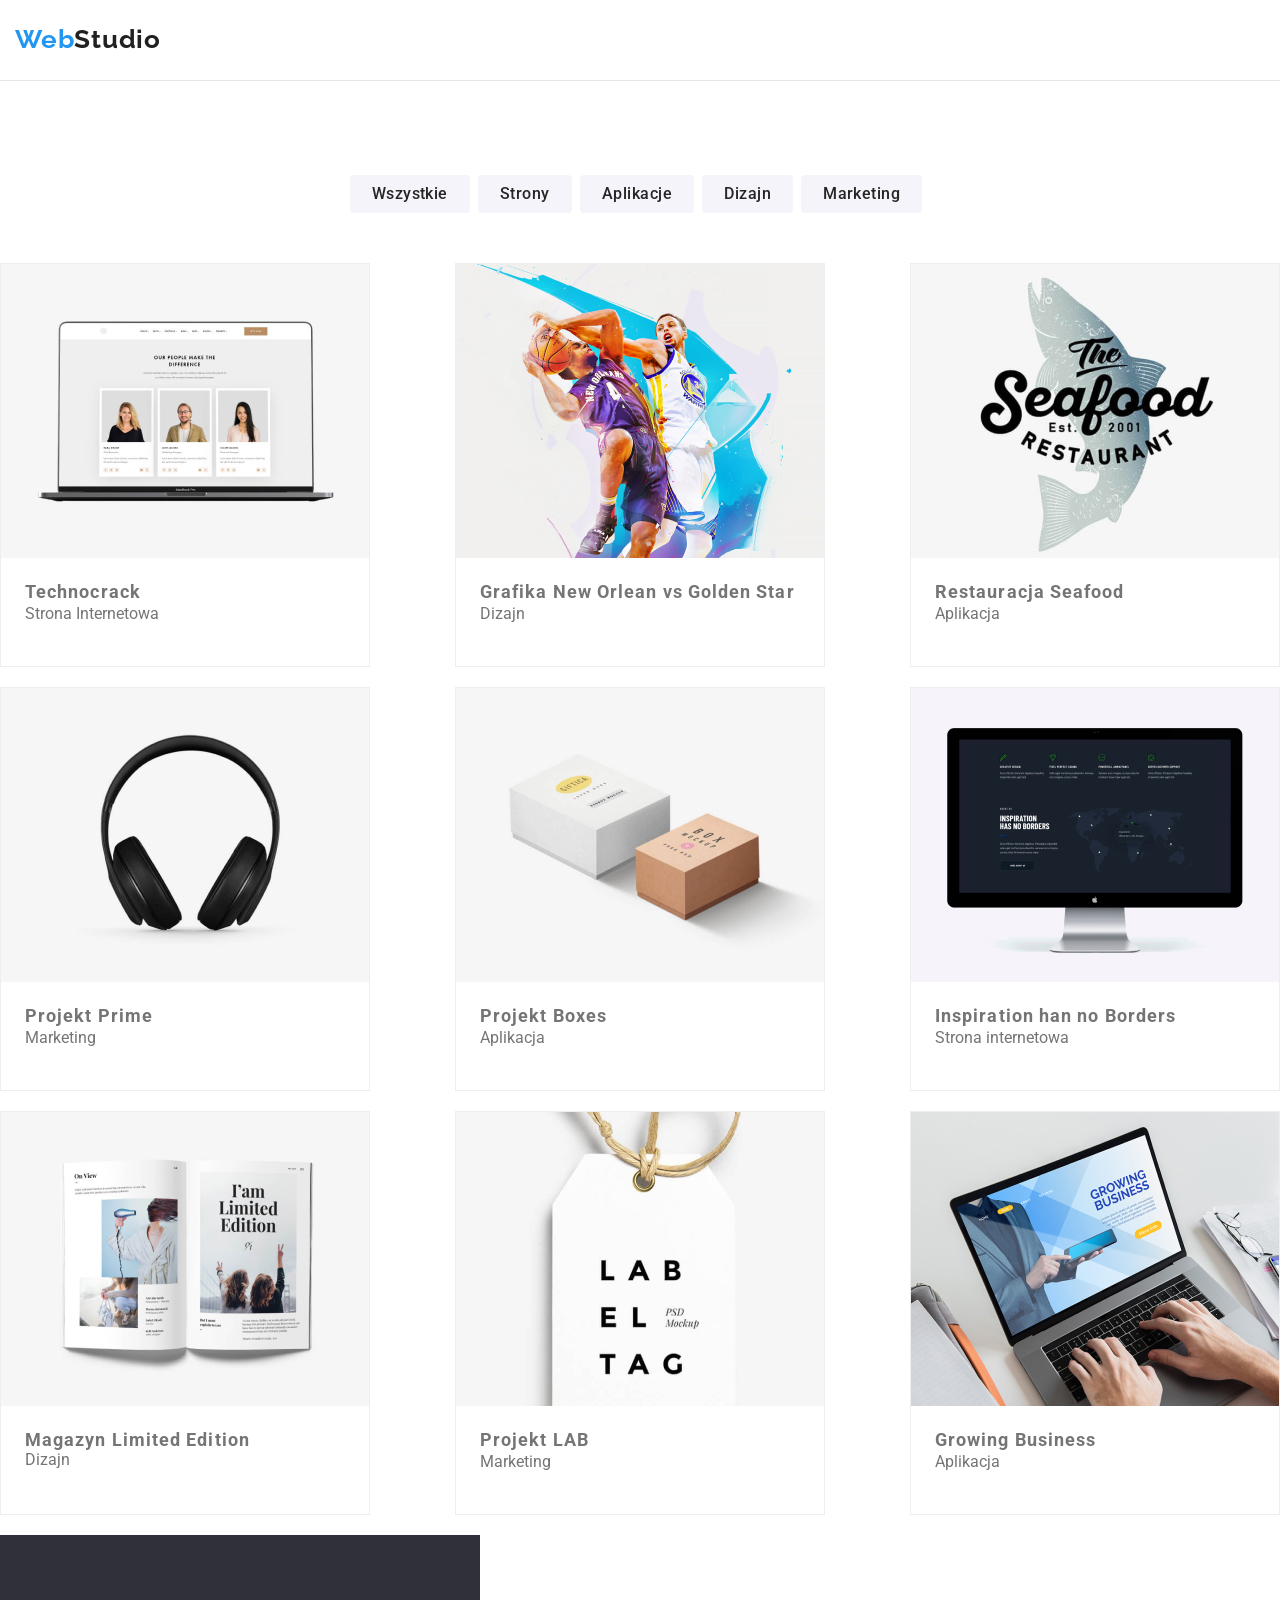
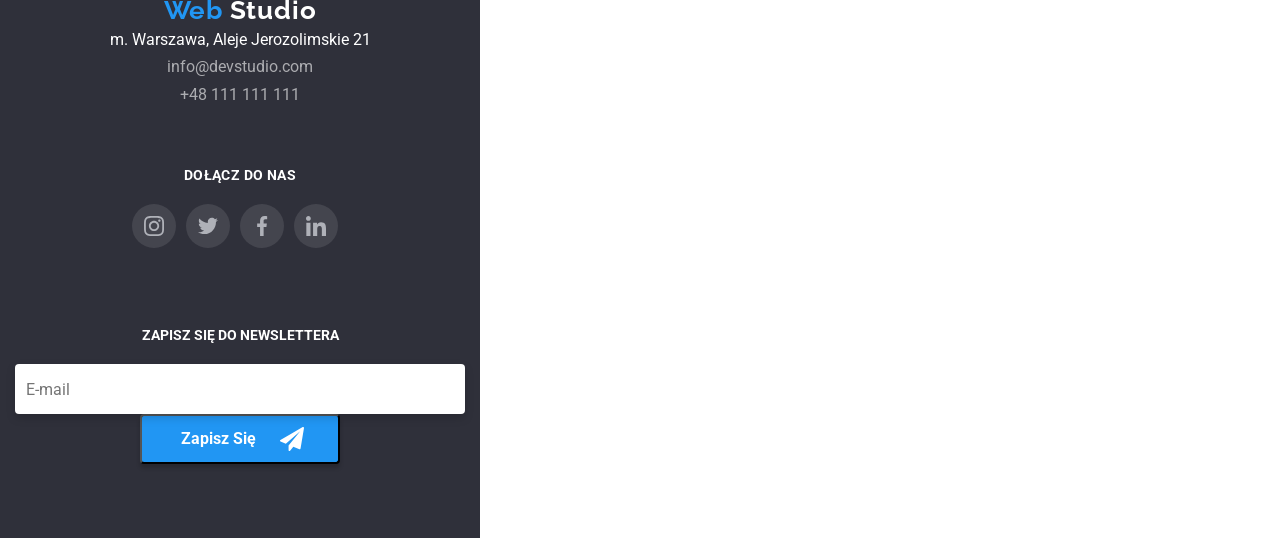
==== portfolio.html @ fba4b180 "far 2 go" ====
<!DOCTYPE html>

<html lang="pl">
  <head>
    <meta charset="UTF-8" />
    <meta name="viewport" content="width=device-width, initial-scale=1" />
    <title>Portfolio</title>
    <link rel="stylesheet" href="./css/modern-normalize.css" />
    <link rel="stylesheet" href="./css/main.min.css">
    <link rel="preconnect" href="https://fonts.googleapis.com" />
    <link rel="preconnect" href="https://fonts.gstatic.com" crossorigin />
    <link
      href="https://fonts.googleapis.com/css2?family=Raleway:wght@700&family=Roboto:wght@400;500;700;900&display=swap"
      rel="stylesheet"
    />
  </head>
  <body>
    <header class="header">
      <div class="container">
        <ul class="header__ul">
          <li class="header__list">
            <a class="logo" href="">Web<span class="logo__span">Studio</span></a>
          </li>
          <ul class="header__ul">
            <nav class="navigation">
              <li class="navigation__list"><a class="navigation__link" href="./index.html">Agencja</a></li>
              <li class="navigation__list"><a class="active navigation__link" href="./portfolio.html">Portfolio</a></li>
              <li class="navigation__list"><a class="navigation__link" href="">Kontakt</a></li>
            </nav>
          </ul>
          <li class="contact">
            <a class="contact__link" href="mailto:info@devstudio.com">
              <svg class="contact__iconic">
                <use href="./css/icon.svg#icon-envelope"></use></svg
              >info@devstudio.com</a
            >
          </li>
          <li class="contact">
            <a class="contact__link" href="tel:+48111111111">
              <svg class="contact__iconic">
                <use href="./css/icon.svg#icon-smartphone"></use>
              </svg>
              +48 111 111 111</a
            >
          </li>
        </ul>
      </div>
    </header>


    <main>
      <section class="buttons">
        <div class="container">
          <ul class="buttons__menu">
            <li class="buttons__list"><button class="buttons__button" type="button">Wszystkie</button></li>
            <li class="buttons__list"><button class="buttons__button" type="button">Strony</button></li>
            <li class="buttons__list"><button class="buttons__button" type="button">Aplikacje</button></li>
            <li class="buttons__list"><button class="buttons__button" type="button">Dizajn</button></li>
            <li class="buttons__list"><button class="buttons__button" type="button">Marketing</button></li>
          </ul>
        </div>
      </section>

      <section class="card">
        <div class="container">
          <ul class="card__card-set">
            <li class="card__list">
              <figure class="card__figure">
                <div class="card__transform">
                  <img class="card__image" src="./images/1.jpg" alt="project 1" />
                  <p class="card__overlay">
                    Technocrack jest popularną platformą wykorzystywaną do
                    rozpowszechniania koronawirusa. Firmy wykorzystują tę
                    platformę do celów szpiegowskich i ataków na
                    niezabezpieczone serwery konkurencji
                  </p>
                </div>
                <figcaption class="card__figcaption">
                  <p class="card__titles"><a class="card__link" href="">Technocrack</a></p>
                  <p class="card__description"><a class="card__link" href="">Strona Internetowa</a></p>
                </figcaption>
              </figure>
            </li>

            <li class="card__list">
              <figure class="card__figure">
                <div class="card__transform">
                  <img class="card__image" src="./images/2.jpg" alt="project 2" />
                  <p class="card__overlay">
                    Technocrack jest popularną platformą wykorzystywaną do
                    rozpowszechniania koronawirusa. Firmy wykorzystują tę
                    platformę do celów szpiegowskich i ataków na
                    niezabezpieczone serwery konkurencji
                  </p>
                </div>
                <figcaption class="card__figcaption">
                  <p class="card__titles">
                    <a class="card__link" href="">Grafika New Orlean vs Golden Star</a>
                  </p>
                  <p class="card__description"><a class="card__link" href=""> Dizajn</a></p>
                </figcaption>
              </figure>
            </li>

            <li class="card__list">
              <figure class="card__figure">
                <div class="card__transform">
                  <img class="card__image" src="./images/3.jpg" alt="project 3" />
                  <p class="card__overlay">
                    Technocrack jest popularną platformą wykorzystywaną do
                    rozpowszechniania koronawirusa. Firmy wykorzystują tę
                    platformę do celów szpiegowskich i ataków na
                    niezabezpieczone serwery konkurencji
                  </p>
                </div>
                <figcaption class="card__figcaption">
                  <p class="card__titles"><a class="card__link" href=""> Restauracja Seafood</a></p>
                  <p class="card__description"><a class="card__link" href=""> Aplikacja</a></p>
                </figcaption>
              </figure>
            </li>

            <li class="card__list">
              <figure class="card__figure">
                <div class="card__transform">
                  <img class="card__image" src="./images/4.jpg" alt="project 4" />
                  <p class="card__overlay">
                    Technocrack jest popularną platformą wykorzystywaną do
                    rozpowszechniania koronawirusa. Firmy wykorzystują tę
                    platformę do celów szpiegowskich i ataków na
                    niezabezpieczone serwery konkurencji
                  </p>
                </div>
                <figcaption class="card__figcaption">
                  <p class="card__titles"><a class="card__link" href=""> Projekt Prime </a></p>
                  <p class="card__description"><a class="card__link" href=""> Marketing</a></p>
                </figcaption>
              </figure>
            </li>

            <li class="card__list">
              <figure class="card__figure">
                <div class="card__transform">
                  <img class="card__image" src="./images/5.jpg" alt="project 5" />
                  <p class="card__overlay">
                    Technocrack jest popularną platformą wykorzystywaną do
                    rozpowszechniania koronawirusa. Firmy wykorzystują tę
                    platformę do celów szpiegowskich i ataków na
                    niezabezpieczone serwery konkurencji
                  </p>
                </div>
                <figcaption class="card__figcaption">
                  <p class="card__titles"><a class="card__link" href=""> Projekt Boxes</a></p>
                  <p class="card__description"><a class="card__link" href="">Aplikacja </a></p>
                </figcaption>
              </figure>
            </li>

            <li class="card__list">
              <figure class="card__figure">
                <div class="card__transform">
                  <img class= "card__image" src="./images/6.jpg" alt="project 6" />
                  <p class="card__overlay">
                    Technocrack jest popularną platformą wykorzystywaną do
                    rozpowszechniania koronawirusa. Firmy wykorzystują tę
                    platformę do celów szpiegowskich i ataków na
                    niezabezpieczone serwery konkurencji
                  </p>
                </div>
                <figcaption class="card__figcaption">
                  <p class="card__titles">
                    <a class="card__link" href=""> Inspiration han no Borders</a>
                  </p>
                  <p class="card__description"><a class="card__link" href=""> Strona internetowa</a></p>
                </figcaption>
              </figure>
            </li>

            <li class="card__list">
              <figure class="card__figure">
                <div class="card__transform">
                  <img class="card__image" src="./images/7.jpg" alt="project 7" />
                  <p class="card__overlay">
                    Technocrack jest popularną platformą wykorzystywaną do
                    rozpowszechniania koronawirusa. Firmy wykorzystują tę
                    platformę do celów szpiegowskich i ataków na
                    niezabezpieczone serwery konkurencji
                  </p>
                </div>
                <figcaption class="card__figcaption">
                  <p class="card__titles"><a class="card__link" href="">Magazyn Limited Edition</a></p>
                  <p class="description"><a class="card__link" href="">Dizajn</a></p>
                </figcaption>
              </figure>
            </li>

            <li class="card__list">
              <figure class="card__figure">
                <div class="card__transform">
                  <img class="card__image" src="./images/8.jpg" alt="project 8" />
                  <p class="card__overlay">
                    Technocrack jest popularną platformą wykorzystywaną do
                    rozpowszechniania koronawirusa. Firmy wykorzystują tę
                    platformę do celów szpiegowskich i ataków na
                    niezabezpieczone serwery konkurencji
                  </p>
                </div>
                <figcaption class="card__figcaption">
                  <p class="card__titles"><a class="card__link" href="">Projekt LAB</a></p>
                  <p class="card__description"><a class="card__link" href="">Marketing</a></p>
                </figcaption>
              </figure>
            </li>

            <li class="card__list">
              <figure class="card__figure">
                <div class="card__transform">
                  <img clas="card__image" src="./images/9.jpg" alt="project 9" />
                  <p class="card__overlay">
                    Technocrack jest popularną platformą wykorzystywaną do
                    rozpowszechniania koronawirusa. Firmy wykorzystują tę
                    platformę do celów szpiegowskich i ataków na
                    niezabezpieczone serwery konkurencji
                  </p>
                </div>
                <figcaption class="card__figcaption">
                  <p class="card__titles"><a class="card__link" href="">Growing Business</a></p>
                  <p class="card__description"><a class="card__link" href="">Aplikacja</a></p>
                </figcaption>
              </figure>
            </li>
          </ul>
        </div>
      </section>
    </main>
    <footer class="footer">
      <div class="container footsy">
      <div class="footsy__chapter">
        <div class="logo--down">
          <a  class="logo" href="">Web<span class="logo__span--footer"> Studio </span> </a>
        </div>
        <adress class="footsy__adressdown">
          m. Warszawa, Aleje Jerozolimskie 21
        </adress>
        <div class="footsy__chapter" >
          <a class="footsy__mailto2" href="mailto:info@devstudio.com"> info@devstudio.com </a>
        </div>
        <div class="footsy__chapter" >
          <a class="footsy__tele2" href="tel:+48111111111"> +48 111 111 111 </a>
        </div>
      </div>
      <div class="socialy">
        <h2 class="socialy__title" >Dołącz do nas</h2>

        <ul class="socialy__iconic-listing">
          <li class="socialy__list">
            <a class="socialy__iconic-3-list-link" href="">
              <svg class="socialy__iconic3">
                <use href="./css/icon.svg#icon-instagram-2"></use>
              </svg>
            </a>
          </li>
          <li class="socialy__list">
            <a class="socialy__iconic-3-list-link" href="">
              <svg class="socialy__iconic3">
                <use href="./css/icon.svg#icon-twitter-1"></use>
              </svg>
            </a>
          </li>
          <li class="socialy__list">
            <a class="socialy__iconic-3-list-link" href="">
              <svg class="socialy__iconic3">
                <use href="./css/icon.svg#icon-facebook-1"></use>
              </svg>
            </a>
          </li>
          <li class="socialy__list">
            <a class="socialy__iconic-3-list-link" href="">
              <svg class="socialy__iconic3">
                <use href="./css/icon.svg#icon-linkedin-1"></use>
              </svg>
            </a>
          </li>
        </ul>
        </div>
        <div class="subscription">
        <p class="subscription__title" >Zapisz się do Newslettera</p>
        <form class="subscription__form">
          <label class="subscription__chapter">
            <input class="subscription__sub-email" type="email" name="email" placeholder="  E-mail" required />
          </label>
          <button class="subscription__button-sub" type="submit">Zapisz Się <svg class="subscription__iconic-sub"><use href="./css/icon.svg#plane"></use></svg> </button>
         
        </form>
      </div>
      </div>
    </footer>

  </body>
</html>
---- css/main.min.css ----
.background{background-image:url(/images/Header-mobile.jpg),linear-gradient(black, white);background-size:480px 400px;background-repeat:no-repeat;margin:auto}h1,h2,h3,h4,h5,h6,p,ul,figure{padding:0;margin:0}body{margin:auto;background-color:#fff;color:#212121;font-family:Roboto}.container{width:100%;margin:auto}@media(max-width: 480px){.container{max-width:480px;padding:0px 15px}}.footer{display:flex;max-width:480px;background-color:#2f303a;height:603px}.section{padding:60px 0px}.modal-mobile{text-decoration:none}.modal-mobile__navigation{font-weight:500;font-size:40px;line-height:1.175em;color:var(--colorprimary)}.modal-mobile__list{list-style:none;margin-bottom:36px}.modal-mobile__link{text-decoration:none;color:var(--colorprimary)}.modal-mobile__link:hover{color:var(--fillprimary)}.modal-mobile__ulsocial{display:flex}.modal-mobile__social{text-decoration:none;color:var(--fillprimary);font-weight:500;font-size:18px;line-height:1.22em;padding-right:20px}.tel{margin:302px 0px 30px}.tel__link{text-decoration:none;font-weight:500;font-size:34px;line-height:1.17em;color:var(--fillprimary)}.mail{margin-bottom:64px}.mail__link{text-decoration:none;font-weight:500;font-size:24px;line-height:1.16em;color:var(--colorshade)}.close-btn{position:absolute;top:8px;right:8px;width:30px;height:30px;background-color:var(--backgroundbody);border:1px solid 0,0,0,.1;cursor:pointer}.close-btn:hover{fill:var(--fillprimary)}.close-mobile{position:absolute;right:8px;top:8px;width:18px;height:18px;background-color:var(--backgroundbody);border:1px solid 0,0,0,.1;cursor:pointer}.close-mobile:hover{fill:var(--fillprimary)}.button{font-size:16px;font-weight:700;line-height:1.875em;border-radius:4px;background-color:var(--backgroundbutton);box-shadow:0px 4px 4px rgba(0,0,0,.15);color:var(--colorsecondary);line-height:1.875em;align-items:center;text-align:center;width:200px;transition:background-color,color,cursor 250ms cubic-bezier(0.4, 0, 0.2, 1),250ms cubic-bezier(0.4, 0, 0.2, 1),250ms cubic-bezier(0.4, 0, 0.2, 1)}.button:hover{background-color:var(--backgroundbutton);cursor:pointer;color:var(--colorsecondary)}.buttons__menu{list-style:none;justify-content:center;padding:94px 0px 50px;display:flex}.buttons__button{border-radius:4px;background:var(--backgroundframe);margin-right:8px;font-weight:500;font-size:16px;line-height:1.625em;text-align:center;letter-spacing:.03em;color:var(--colorbutton2);border:none;padding:6px 22px;transition:background-color,color,cursor,border-radius,box-shadow 250ms cubic-bezier(0.4, 0, 0.2, 1),250ms cubic-bezier(0.4, 0, 0.2, 1),250ms cubic-bezier(0.4, 0, 0.2, 1),250ms cubic-bezier(0.4, 0, 0.2, 1),250ms cubic-bezier(0.4, 0, 0.2, 1)}.buttons__button:hover{background-color:var(--backgroundbutton);cursor:pointer;color:var(--colorsecondary);border-radius:4px;box-shadow:0px 3px 1px rgba(0,0,0,.1),0px 1px 2px rgba(0,0,0,.08),0px 2px 2px rgba(0,0,0,.12)}.card__card-set{display:flex;flex-wrap:wrap;justify-content:space-between;list-style:none}.card__list{cursor:pointer;margin-bottom:20px;transition:translateY}.card__list:hover{box-shadow:0px 1px 1px rgba(0,0,0,.12),0px 4px 4px rgba(0,0,0,.06),1px 4px 6px rgba(0,0,0,.16)}.card__list:hover .card__overlay{transform:translateY(0)}.card__titles{font-weight:700;font-size:18px;letter-spacing:.06em;color:var(--colorprimary)}.card__description{font-size:16px;line-height:1.375em;letter-spacing:0,3em}.card__link{text-decoration:none;color:var(--colorshade)}.card__figure{width:370px;height:404px;background:var(--backgroundbody);border:1px solid var(--colorbordercard)}.card__image{width:370px;height:294px}.card__figcaption{padding:20px 24px}.card__overlay{position:absolute;top:0;height:100%;width:100%;color:var(--colorsecondary);cursor:pointer;transform:translateY(100%);transition:transform,box-shadow 250ms cubic-bezier(0.4, 0, 0.2, 1),250ms cubic-bezier(0.4, 0, 0.2, 1);padding:45px 24px 49px 45px;background:var(--backgroundcard);font-size:18px;line-height:1.556em;overflow:hidden}.card__transform{position:relative;overflow:hidden}.declarations{display:flex;flex-direction:column;justify-content:space-between;align-items:center}.checkbox{display:flex;flex-direction:row}.checkbox__registerbutton{width:200px;height:50px;background:var(--backgroundbutton);color:var(--colorsecondary);box-shadow:0px 4px 4px rgba(0,0,0,.15);border-radius:4px;font-weight:700;font-size:16px;line-height:1.875em;align-items:center;text-align:center;margin-top:30px;cursor:pointer}.checkbox__declaration{font-size:14px;line-height:1.71em;letter-spacing:.03em;color:var(--colorshade);text-align:center}.checkbox__link{text-decoration:underline;color:var(--colorbutton)}.checkbox__checks-svg{width:20px;height:20px}.checkbox__span{position:relative;align-items:center;align-content:center;justify-content:center}.checkbox__input[type=checkbox]{visibility:hidden;width:20px;height:20px}.checkbox__input[type=checkbox]+.checkbox__label .checkbox__span{content:"";position:absolute;outline:2px solid var(--colorprimary);width:20px;height:20px;right:460px;transition:outline 250ms cubic-bezier(0.4, 0, 0.2, 1)}.checkbox__input[type=checkbox]:checked+.checkbox__label .checkbox__span{content:"";position:absolute;outline:2px solid var(--colorsecondary);width:20px;height:20px;right:460px;transition:outline 250ms cubic-bezier(0.4, 0, 0.2, 1)}.checkbox__input[type=checkbox]+.checkbox__label .checkbox__checks-svg{content:"";position:absolute;width:20px;height:20px;opacity:0;transition:opacity 250ms cubic-bezier(0.4, 0, 0.2, 1)}.checkbox__input[type=checkbox]:checked+.checkbox__label .checkbox__checks-svg{content:"";position:absolute;width:20px;height:20px;fill:var(--fillprimary);opacity:1;transition:opacity 250ms cubic-bezier(0.4, 0, 0.2, 1)}.clients{width:480px}.clients__text-infoset{width:480px;list-style:none;flex-wrap:wrap;display:flex;justify-content:space-around}.clients__title{font-weight:700;font-size:28px;line-height:1.5em;color:var(--colorprimary);text-align:center;padding:60px 0px 30px}.clients__iconic4{width:210px;height:92px;margin-bottom:30px;border:1px solid var(--fillworkers);fill:var(--fillworkers);border-radius:4px;transition:border,fill 250ms cubic-bezier(0.4, 0, 0.2, 1),250ms cubic-bezier(0.4, 0, 0.2, 1)}.clients__iconic4:hover{border:1px solid var(--colorborder);fill:var(--fillprimary)}.contact{display:none}.contact-mobile{font-weight:500;font-size:14px;line-height:1.14em;letter-spacing:.02em}.contact-mobile:hover{fill:var(--fillprimary)}.contact-mobile__iconic{height:16px;width:14px;fill:var(--fillcontact);margin-right:5px;transition:fill,cursor 250ms cubic-bezier(0.4, 0, 0.2, 1),250ms cubic-bezier(0.4, 0, 0.2, 1);cursor:pointer}.contact-mobile__iconic :hover{fill:var(--fillprimary)}.footsy{text-align:center;display:flex;flex-direction:column;align-items:center;align-content:center;max-width:480px;height:603px;padding:60px 0px 0px}.footsy__chapter{max-width:480px}.footsy__mailto2{color:var(--colorfootsy);text-decoration:none;line-height:1.714em;max-width:480px}.footsy__tele2{color:var(--colorfootsy);text-decoration:none;line-height:1.714em;max-width:480px}.footsy__adressdown{color:var(--colorsecondary);line-height:1.714em;max-width:480px}.header{position:relative;padding:24px 15px 25px;border-bottom:thin solid var(--colorborderbottom)}.header__ul{list-style:none;display:flex;justify-content:space-between;align-items:center}.header__list{list-style:none;display:flex}.logo{font-family:Raleway;font-weight:700;font-size:26px;line-height:1.19em;letter-spacing:.03em;color:var(--colorbutton);transition:cursor 250ms cubic-bezier(0.4, 0, 0.2, 1);text-decoration:none}.logo:hover{cursor:pointer}.logo__span{color:var(--colorprimary);transition:cursor 250ms cubic-bezier(0.4, 0, 0.2, 1)}.logo__span:hover{cursor:pointer}.logo__span--footer{color:var(--colorsecondary);transition:cursor 250ms cubic-bezier(0.4, 0, 0.2, 1)}.modal{position:absolute;left:50%;top:53%;transform:translate(-50%, -50%);width:480px;min-height:796px;background-color:var(--backgroundbody);animation-name:opacity;animation-duration:1s;animation-timing-function:linear;padding:48px 40px;border:1px solid var(--colorshade)}.modal__title{font-weight:700;font-size:20px;line-height:1.15em;letter-spacing:.03em;color:var(--colorprimary);text-align:center;margin-bottom:12px}.modal__form-popup{display:flex;flex-direction:column;margin:0 auto;padding:0px}.navigation{display:none}.occupation-index{display:none}.ourwork{display:none}.socialy{margin:60px 0px}.socialy__title{font-weight:700;font-size:14px;line-height:1.14em;letter-spacing:.03em;text-transform:uppercase;color:var(--colorsecondary)}.socialy__iconic3{height:20px;width:20px;fill:var(--fillworkers);transition:fill 250ms cubic-bezier(0.4, 0, 0.2, 1)}.socialy__iconic-3-list{padding:30px 30px;list-style:none}.socialy__iconic-3-list-link{display:flex;width:44px;height:44px;border-radius:50%;align-items:center;justify-content:space-around;background-color:var(--backgroundworkers);transition:background-color 250ms cubic-bezier(0.4, 0, 0.2, 1);margin-right:10px}.socialy__iconic-3-list-link:hover{background-color:var(--backgroundbutton)}.socialy__iconic-3-list-link:hover .socialy__iconic3{fill:var(--fillwhite)}.socialy__iconic-listing{display:flex;flex-direction:row;padding:20px 10px;list-style:none}.subscription{display:flex;flex-direction:column;justify-content:center;align-items:center}.subscription__label{margin-bottom:20px}.subscription__form{align-items:center;display:flex;flex-direction:column}.subscription__iconic-sub{fill:var(--fillwhite);width:24px;height:24px;margin-left:24px;margin-right:28px}.subscription__button-sub{display:flex;flex-direction:row;align-items:center;justify-content:end;width:200px;height:50px;background-color:var(--backgroundbutton);color:var(--colorsecondary);font-size:16px;line-height:1.875em;border-radius:4px;box-shadow:0px 4px 4px var(--backgroundbackdrop);font-weight:700;cursor:pointer}.subscription__sub-email{width:450px;height:50px;border:1px solid var(--colorbordersec);border-radius:4px;filter:drop-shadow(0px 4px 4px rgba(0, 0, 0, 0.15))}.subscription__form{display:flex}.subscription__title{font-weight:700;font-size:14px;line-height:1.14em;text-transform:uppercase;color:var(--colorsecondary);margin-bottom:20px}.team-index{text-align:center;background:var(--backgroundframe);padding-bottom:94px}.team-index__list{display:flex;flex-direction:row;margin-bottom:30px}.team-index__text-infoset{list-style:none;display:flex;justify-content:space-between;flex-direction:column}.team-index__tittle{padding-top:94px;padding-bottom:50px;font-weight:700;font-size:36px;line-height:3em;color:var(--colorprimary)}.text{display:flex;flex-direction:column;font-weight:400;font-size:12px;line-height:1.16em;letter-spacing:.01em;color:var(--colorshade)}.text:hover .text__form-group1,.text:hover .text__form-group1--size{border:1px solid var(--colorborder)}.text:focus .text__form-group1--size{border:1px solid var(--colorborder)}.text:hover .text__form-group1+.text__form-icon1{fill:var(--fillprimary)}.text:focus .text__form-group1--size+.text__form-icon1{fill:var(--fillprimary)}.text__form-group1{width:448px;height:40px;margin-top:4px;margin-bottom:10px;border:1px solid var(--colorbordergroup);border-radius:4px}.text__form-group1--size{width:448px;height:120px;margin-top:4px;margin-bottom:10px;resize:none;border:1px solid var(--colorbordergroup);border-radius:4px}.text__form-group1--size:hover::placeholder{color:var(--colorbutton)}.text__form-icon1{position:relative;width:12px;height:12px;bottom:35px;left:10px}.text-info__text-infoset{list-style:none;display:flex;flex-direction:column;justify-content:center;margin:0px 15px}.text-list__iconic2-frame{width:450px;height:120px;background:var(--backgroundframe);padding:25px 192px;margin:auto}.text-list__iconic2{width:70px;height:70px;display:flex}.text-list__title{text-align:center;font-weight:700;font-size:14px;line-height:1.172em;text-transform:uppercase;color:var(--colorprimary);padding:30px 0px 10px}.text-list__text{margin:auto;color:var(--colorshade);line-height:1.716em;max-width:480px}.top-index{background-color:var(--backgroundtopindex);padding:118px 58px 118px;display:flex;flex-direction:column;text-align:center;max-width:1600px}.top-index__topic{margin:0 auto;width:365px;font-weight:900;font-size:26px;line-height:1.61em;text-transform:uppercase;color:var(--colorsecondary)}.workers{background:var(--backgroundbody);box-shadow:0px 1px 3px rgba(0,0,0,.12),0px 1px 1px rgba(0,0,0,.14),0px 2px 1px rgba(0,0,0,.2);border-radius:0px 0px 4px 4px;height:622px;margin:0px 15px;width:450px}.workers__list{margin-bottom:30px}.workers__image{width:450px;height:460px;border-radius:0px}.workers__iconic-3-list{display:flex;flex-direction:row;justify-content:center;padding:0px 120px}.workers__name-index{font-weight:500;font-size:16px;line-height:1.357em;text-align:center;color:var(--colorprimary);padding-top:30px}.workers__job-index{font-size:16px;line-height:1.188em;text-align:center;color:var(--colorshade);padding-top:10px;padding-bottom:16px}.workers__iconic3{height:20px;width:20px;fill:var(--fillworkers);transition:fill 250ms cubic-bezier(0.4, 0, 0.2, 1)}.workers__iconic-3-list{list-style:none}.workers__iconic-3-list-link{display:flex;width:44px;height:44px;border-radius:50%;align-items:center;justify-content:space-around;background-color:var(--backgroundworkers);transition:background-color 250ms cubic-bezier(0.4, 0, 0.2, 1)}.workers__iconic-3-list-link:hover{background-color:var(--fillprimary)}.workers__iconic-3-list-link:hover .workers__iconic3{fill:var(--fillwhite)}.active::after{display:block;position:absolute;width:60px;top:95%;content:"";border:1px solid var(--colorborder);border-radius:2px}:root{--fillprimary:#2196f3;--fillcontact:#757575;--fillworkers:#afb1b8;--fillwhite:#fff;--backgroundbody:#fff;--backgroundbutton:#2196f3;--backgroundtopindex:#2f303a;--backgroundframe:#f5f4fa;--backgroundworkers:rgba(255, 255, 255, 0.1);--backgroundourworkers:rgba(47, 48, 58, 0.8);--backgroundbackdrop:rgba(0, 0, 0, 0.2);--backgroundcard:rgba(33, 150, 243, 0.9);--colorprimary:#212121;--colorbutton:#2196f3;--colorsecondary:#fff;--colorshade:#757575;--colorbutton2:rgba(38, 38, 38, 1);--colorfootsy:rgba(255, 255, 255, 0.6);--colornavigation:rgba(31, 31, 31, 1);--colorborder:#2196f3;--colorbordersec:rgba(255, 255, 255, 0.3);--colorbordergroup:rgba(33, 33, 33, 0.2);--colorbordercard:rgba(238, 238, 238, 1);--colorborderbottom:#e5e5e5}.is-hidden{opacity:0;visibility:hidden;pointer-events:none;transition-delay:1s;animation-duration:1s;animation-name:opacity2;animation-timing-function:linear}@keyframes opacity{0%{opacity:0%}50%{opacity:50%}100%{opacity:100%}}@keyframes opacity2{0%{opacity:100%}50%{opacity:50%}100%{opacity:0%}}/*# sourceMappingURL=main.min.css.map */
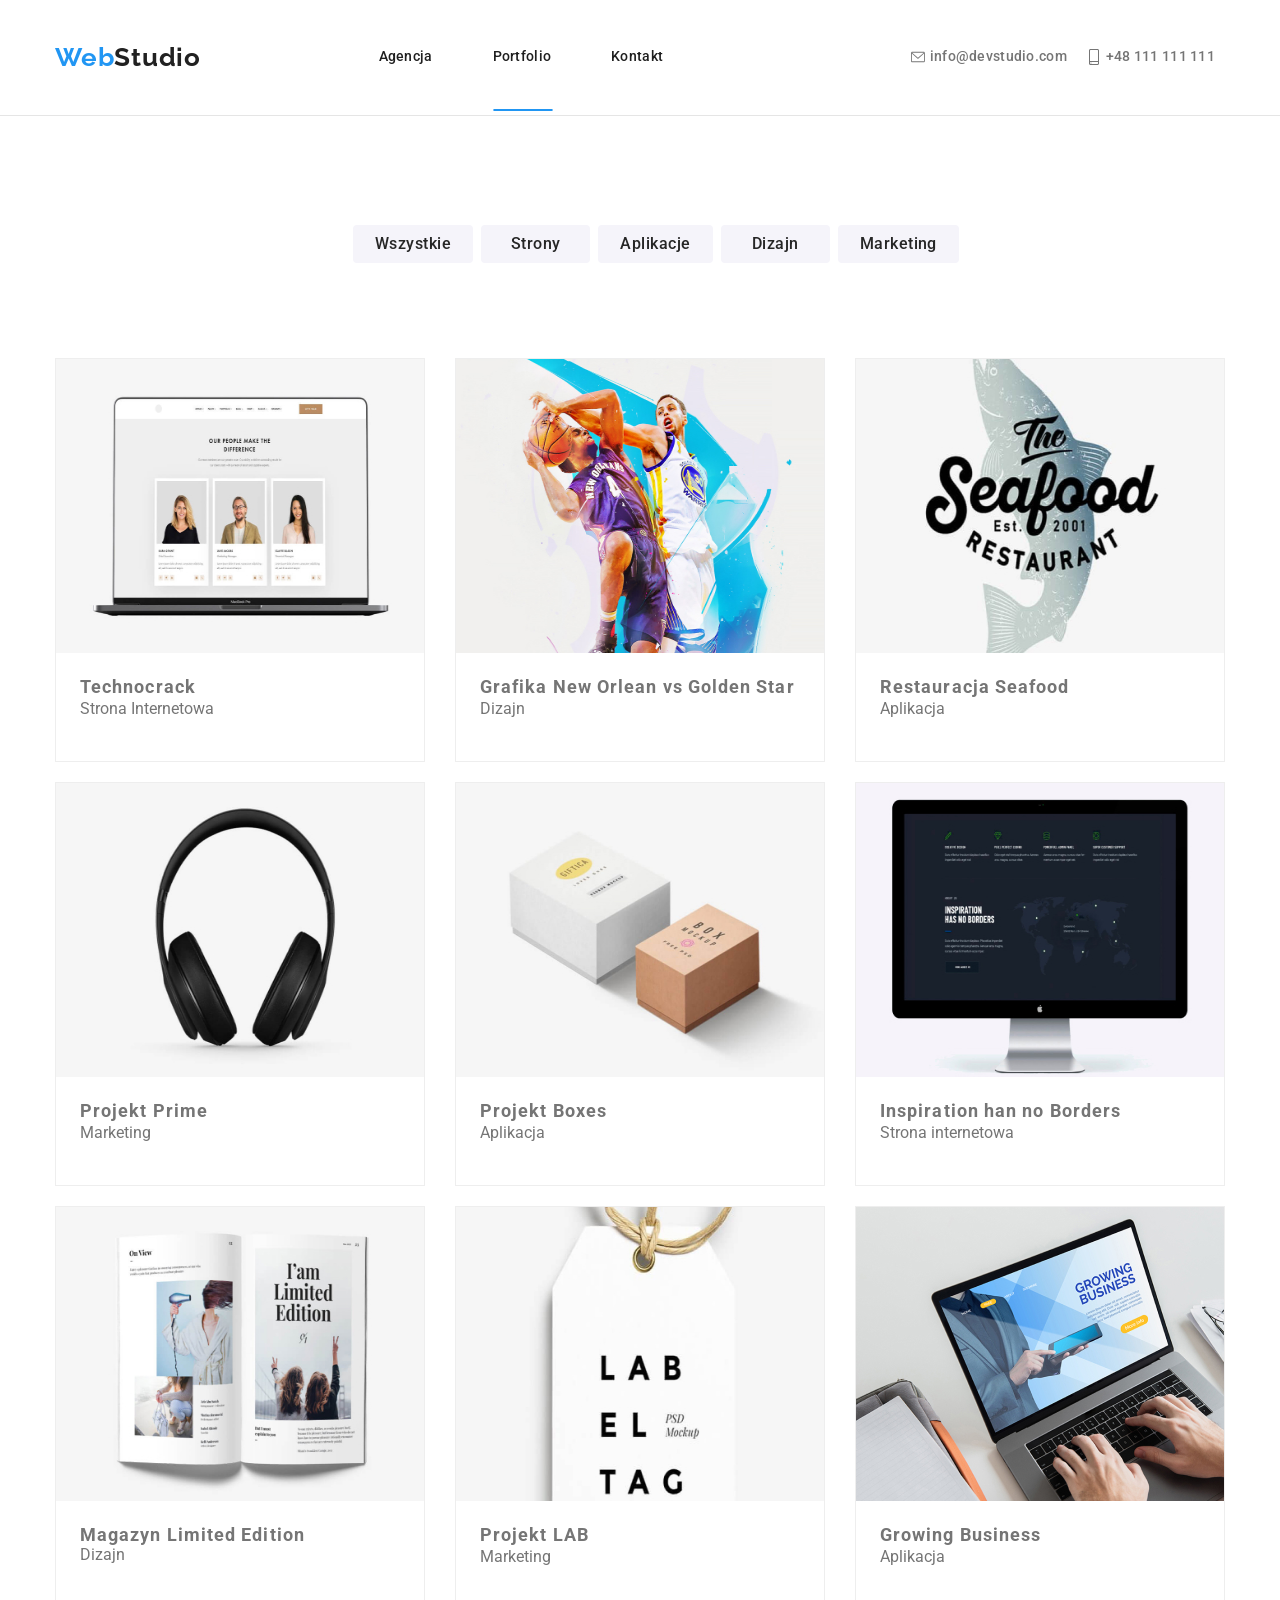
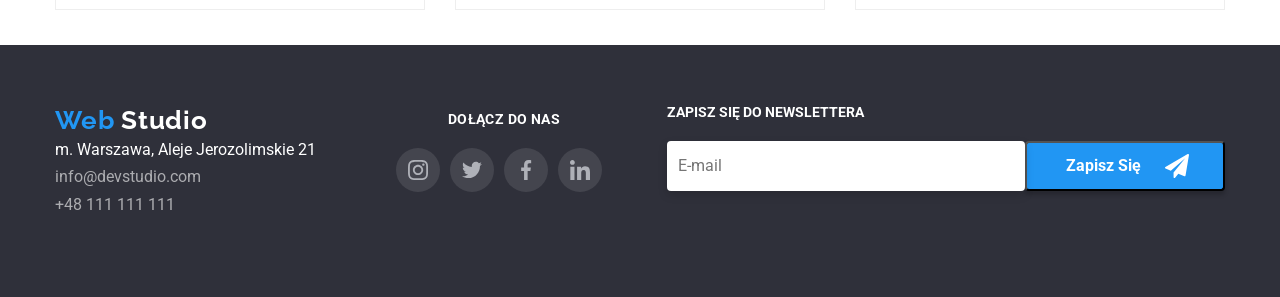
==== commit db451307: "update last hw attempt 1" ====
--- a/portfolio.html
+++ b/portfolio.html
@@ -28,11 +28,12 @@
               <li class="navigation__list"><a class="navigation__link" href="">Kontakt</a></li>
             </nav>
           </ul>
+          <ul class="header__ul2">
           <li class="contact">
             <a class="contact__link" href="mailto:info@devstudio.com">
               <svg class="contact__iconic">
-                <use href="./css/icon.svg#icon-envelope"></use></svg
-              >info@devstudio.com</a
+                <use href="./css/icon.svg#icon-envelope"></use></svg>info@devstudio.com
+                </a
             >
           </li>
           <li class="contact">
@@ -40,13 +41,17 @@
               <svg class="contact__iconic">
                 <use href="./css/icon.svg#icon-smartphone"></use>
               </svg>
-              +48 111 111 111</a
-            >
+              +48 111 111 111</a>
+          </li>
+          </ul>
+          <li class="contact-mobile">
+            <svg class="contact-mobile__iconic" data-mobile-open>
+              <use href="./css/icon.svg#icon-menu"></use>
+            </svg>
           </li>
         </ul>
       </div>
     </header>
-
 
     <main>
       <section class="buttons">
@@ -67,7 +72,7 @@
             <li class="card__list">
               <figure class="card__figure">
                 <div class="card__transform">
-                  <img class="card__image" src="./images/1.jpg" alt="project 1" />
+                  <img class="card__image" src="./images/techno.jpg" srcset="./images/techno@2x.jpg x2" alt="project 1" />
                   <p class="card__overlay">
                     Technocrack jest popularną platformą wykorzystywaną do
                     rozpowszechniania koronawirusa. Firmy wykorzystują tę
@@ -85,7 +90,7 @@
             <li class="card__list">
               <figure class="card__figure">
                 <div class="card__transform">
-                  <img class="card__image" src="./images/2.jpg" alt="project 2" />
+                  <img class="card__image" src="./images/basket.jpg" srcset="./images/basket@2x.jpg x2" alt="project 2" />
                   <p class="card__overlay">
                     Technocrack jest popularną platformą wykorzystywaną do
                     rozpowszechniania koronawirusa. Firmy wykorzystują tę
@@ -105,7 +110,7 @@
             <li class="card__list">
               <figure class="card__figure">
                 <div class="card__transform">
-                  <img class="card__image" src="./images/3.jpg" alt="project 3" />
+                  <img class="card__image" src="./images/seafood.jpg" srcset="./images/seafood@2x.jpg x2" alt="project 3" />
                   <p class="card__overlay">
                     Technocrack jest popularną platformą wykorzystywaną do
                     rozpowszechniania koronawirusa. Firmy wykorzystują tę
@@ -123,7 +128,7 @@
             <li class="card__list">
               <figure class="card__figure">
                 <div class="card__transform">
-                  <img class="card__image" src="./images/4.jpg" alt="project 4" />
+                  <img class="card__image" src="./images/headphones.jpg" srcset="./images/headphones@2x.jpg x2" alt="project 4" />
                   <p class="card__overlay">
                     Technocrack jest popularną platformą wykorzystywaną do
                     rozpowszechniania koronawirusa. Firmy wykorzystują tę
@@ -141,7 +146,7 @@
             <li class="card__list">
               <figure class="card__figure">
                 <div class="card__transform">
-                  <img class="card__image" src="./images/5.jpg" alt="project 5" />
+                  <img class="card__image" src="./images/box.jpg" srcset="./images/box@2x.jpg x2" alt="project 5" />
                   <p class="card__overlay">
                     Technocrack jest popularną platformą wykorzystywaną do
                     rozpowszechniania koronawirusa. Firmy wykorzystują tę
@@ -159,7 +164,7 @@
             <li class="card__list">
               <figure class="card__figure">
                 <div class="card__transform">
-                  <img class= "card__image" src="./images/6.jpg" alt="project 6" />
+                  <img class= "card__image" src="./images/desktop.jpg" srcset="./images/desktop@2x.jpg x2" alt="project 6" />
                   <p class="card__overlay">
                     Technocrack jest popularną platformą wykorzystywaną do
                     rozpowszechniania koronawirusa. Firmy wykorzystują tę
@@ -179,7 +184,7 @@
             <li class="card__list">
               <figure class="card__figure">
                 <div class="card__transform">
-                  <img class="card__image" src="./images/7.jpg" alt="project 7" />
+                  <img class="card__image" src="./images/book.jpg" srcset="./images/book@2x.jpg x2" alt="project 7" />
                   <p class="card__overlay">
                     Technocrack jest popularną platformą wykorzystywaną do
                     rozpowszechniania koronawirusa. Firmy wykorzystują tę
@@ -197,7 +202,7 @@
             <li class="card__list">
               <figure class="card__figure">
                 <div class="card__transform">
-                  <img class="card__image" src="./images/8.jpg" alt="project 8" />
+                  <img class="card__image" src="./images/lab.jpg" srcset="./images/lab@2x.jpg x2" alt="project 8" />
                   <p class="card__overlay">
                     Technocrack jest popularną platformą wykorzystywaną do
                     rozpowszechniania koronawirusa. Firmy wykorzystują tę
@@ -215,7 +220,7 @@
             <li class="card__list">
               <figure class="card__figure">
                 <div class="card__transform">
-                  <img clas="card__image" src="./images/9.jpg" alt="project 9" />
+                  <img clas="card__image" src="./images/laptop.jpg" srcset="./images/laptop@2x.jpg x2" alt="project 9" />
                   <p class="card__overlay">
                     Technocrack jest popularną platformą wykorzystywaną do
                     rozpowszechniania koronawirusa. Firmy wykorzystują tę
@@ -235,6 +240,7 @@
     </main>
     <footer class="footer">
       <div class="container footsy">
+        <div class="footsy__tablet">
       <div class="footsy__chapter">
         <div class="logo--down">
           <a  class="logo" href="">Web<span class="logo__span--footer"> Studio </span> </a>
@@ -242,10 +248,10 @@
         <adress class="footsy__adressdown">
           m. Warszawa, Aleje Jerozolimskie 21
         </adress>
-        <div class="footsy__chapter" >
+        <div >
           <a class="footsy__mailto2" href="mailto:info@devstudio.com"> info@devstudio.com </a>
         </div>
-        <div class="footsy__chapter" >
+        <div >
           <a class="footsy__tele2" href="tel:+48111111111"> +48 111 111 111 </a>
         </div>
       </div>
@@ -283,10 +289,11 @@
           </li>
         </ul>
         </div>
+        </div>
         <div class="subscription">
         <p class="subscription__title" >Zapisz się do Newslettera</p>
         <form class="subscription__form">
-          <label class="subscription__chapter">
+          <label class="subscription__label">
             <input class="subscription__sub-email" type="email" name="email" placeholder="  E-mail" required />
           </label>
           <button class="subscription__button-sub" type="submit">Zapisz Się <svg class="subscription__iconic-sub"><use href="./css/icon.svg#plane"></use></svg> </button>
@@ -297,4 +304,96 @@
     </footer>
 
   </body>
+
+<!--okno modalne-->    
+<div class="backdrop is-hidden" data-modal>
+  <div class="modal">
+    <svg class="close-btn">
+      <use href="./css/icon.svg#cancel" data-modal-close></use>
+    </svg>
+    <form class="modal__form">
+      <div class="modal__form-popup">
+        <h1 class="modal__title">
+          Zostaw swoje dane w formularzu poniżej 
+        </h1>
+      <div>
+        <form class="modal__form">
+        <label class="text">Imię
+        <input class="text__form-group1" type="text" name="text-name">
+       <svg class="text__form-icon1" ><use href="./css/icon.svg#user"></use> </svg>   
+      </label>
+
+      <label class="text">Telefon
+        <input class="text__form-group1" type="tel" name="tel-form">
+        <svg class="text__form-icon1" ><use href="./css/icon.svg#iphone"></use> </svg>   
+     
+      </label>
+      <label class="text">Email
+        <input class="text__form-group1" type="email" name="email-form">
+         <svg class="text__form-icon1" ><use href="./css/icon.svg#nvelope"></use> </svg>   
+     
+      </label>
+      <label class="text" >Komentarz
+      <textarea class="text__form-group1--size" rows="3" placeholder="Wprowadź tekst" ></textarea> 
+      </label>
+      </form>
+                <div class="declarations">
+      
+        <div class="checkbox">
+          <input class="checkbox__input" type="checkbox" id="checks">
+          <label class="checkbox__label" for="checks">
+           <span class="checkbox__span" ><svg class="checkbox__checks-svg">
+              <use href="./css/icon.svg#checked">
+              </use>
+            </svg>
+            </span>
+          </label>
+        
+
+        <p class="checkbox__declaration">Oświadczam ,iż akceptuję <a class="checkbox__link" href="">Regulamin</a> i <a class="checkbox__link" href="">Politykę prywatności</a> </p>          
+      </div>
+      <button class="checkbox__registerbutton" type="submit">Wyślij</button>  
+   
+    </div>
+
+    </div>
+    </div>
+    </form>
+    </div>
+    </div>
+   <script src="./js/modal.js"></script>  
+
+   <!--mobile modalne-->
+<div class="backdrop is-hidden" data-mobile>
+<div class="modal-second">
+  <svg class="close-mobile">
+    <use href="./css/icon.svg#icon-close" class="close-mobile__svg" data-mobile-close></use>
+  </svg>
+  <div class="modal-mobile container">
+    <ul class="modal-mobile__ul">
+      <nav class="modal-mobile__navigation">
+        <li class="modal-mobile__list"><a class="modal-mobile__link" href="./index.html">Agencja</a> </li>
+        <li class="modal-mobile__list"><a class="modal-mobile__link" href="./portfolio.html">Portfolio</a> </li>
+        <li class="modal-mobile__list"><a class="modal-mobile__link" href="">Kontakt</a> </li>
+      </nav>
+    </ul>
+    <div class="tel">
+      <a class="tel__link" href="tel:+48111111111">+48 111 111 111</a>
+    </div>
+    <div class="mail">
+      <a class="mail__link" href="mailto:info@devstudio.com">info@devstudio.com</a>
+    </div>
+    <ul class="modal-mobile__ulsocial" >
+    <li class="modal-mobile__list"><a class="modal-mobile__social" href="">Instagram</a> </li>
+    <li class="modal-mobile__list"><a class="modal-mobile__social" href="">Tweeter</a> </li>
+    <li class="modal-mobile__list"><a class="modal-mobile__social" href="">Facebook</a> </li>
+    <li class="modal-mobile__list"><a class="modal-mobile__social" href="">Linkedin</a> </li>
+    </ul>
+
+  </div>
+  </div>
+  </div>
+  </div>
+ <script src="./js/mobile-menu.js"></script>  
+
 </html>
--- a/css/main.min.css
+++ b/css/main.min.css
@@ -1 +1 @@
-.background{background-image:url(/images/Header-mobile.jpg),linear-gradient(black, white);background-size:480px 400px;background-repeat:no-repeat;margin:auto}h1,h2,h3,h4,h5,h6,p,ul,figure{padding:0;margin:0}body{margin:auto;background-color:#fff;color:#212121;font-family:Roboto}.container{width:100%;margin:auto}@media(max-width: 480px){.container{max-width:480px;padding:0px 15px}}.footer{display:flex;max-width:480px;background-color:#2f303a;height:603px}.section{padding:60px 0px}.modal-mobile{text-decoration:none}.modal-mobile__navigation{font-weight:500;font-size:40px;line-height:1.175em;color:var(--colorprimary)}.modal-mobile__list{list-style:none;margin-bottom:36px}.modal-mobile__link{text-decoration:none;color:var(--colorprimary)}.modal-mobile__link:hover{color:var(--fillprimary)}.modal-mobile__ulsocial{display:flex}.modal-mobile__social{text-decoration:none;color:var(--fillprimary);font-weight:500;font-size:18px;line-height:1.22em;padding-right:20px}.tel{margin:302px 0px 30px}.tel__link{text-decoration:none;font-weight:500;font-size:34px;line-height:1.17em;color:var(--fillprimary)}.mail{margin-bottom:64px}.mail__link{text-decoration:none;font-weight:500;font-size:24px;line-height:1.16em;color:var(--colorshade)}.close-btn{position:absolute;top:8px;right:8px;width:30px;height:30px;background-color:var(--backgroundbody);border:1px solid 0,0,0,.1;cursor:pointer}.close-btn:hover{fill:var(--fillprimary)}.close-mobile{position:absolute;right:8px;top:8px;width:18px;height:18px;background-color:var(--backgroundbody);border:1px solid 0,0,0,.1;cursor:pointer}.close-mobile:hover{fill:var(--fillprimary)}.button{font-size:16px;font-weight:700;line-height:1.875em;border-radius:4px;background-color:var(--backgroundbutton);box-shadow:0px 4px 4px rgba(0,0,0,.15);color:var(--colorsecondary);line-height:1.875em;align-items:center;text-align:center;width:200px;transition:background-color,color,cursor 250ms cubic-bezier(0.4, 0, 0.2, 1),250ms cubic-bezier(0.4, 0, 0.2, 1),250ms cubic-bezier(0.4, 0, 0.2, 1)}.button:hover{background-color:var(--backgroundbutton);cursor:pointer;color:var(--colorsecondary)}.buttons__menu{list-style:none;justify-content:center;padding:94px 0px 50px;display:flex}.buttons__button{border-radius:4px;background:var(--backgroundframe);margin-right:8px;font-weight:500;font-size:16px;line-height:1.625em;text-align:center;letter-spacing:.03em;color:var(--colorbutton2);border:none;padding:6px 22px;transition:background-color,color,cursor,border-radius,box-shadow 250ms cubic-bezier(0.4, 0, 0.2, 1),250ms cubic-bezier(0.4, 0, 0.2, 1),250ms cubic-bezier(0.4, 0, 0.2, 1),250ms cubic-bezier(0.4, 0, 0.2, 1),250ms cubic-bezier(0.4, 0, 0.2, 1)}.buttons__button:hover{background-color:var(--backgroundbutton);cursor:pointer;color:var(--colorsecondary);border-radius:4px;box-shadow:0px 3px 1px rgba(0,0,0,.1),0px 1px 2px rgba(0,0,0,.08),0px 2px 2px rgba(0,0,0,.12)}.card__card-set{display:flex;flex-wrap:wrap;justify-content:space-between;list-style:none}.card__list{cursor:pointer;margin-bottom:20px;transition:translateY}.card__list:hover{box-shadow:0px 1px 1px rgba(0,0,0,.12),0px 4px 4px rgba(0,0,0,.06),1px 4px 6px rgba(0,0,0,.16)}.card__list:hover .card__overlay{transform:translateY(0)}.card__titles{font-weight:700;font-size:18px;letter-spacing:.06em;color:var(--colorprimary)}.card__description{font-size:16px;line-height:1.375em;letter-spacing:0,3em}.card__link{text-decoration:none;color:var(--colorshade)}.card__figure{width:370px;height:404px;background:var(--backgroundbody);border:1px solid var(--colorbordercard)}.card__image{width:370px;height:294px}.card__figcaption{padding:20px 24px}.card__overlay{position:absolute;top:0;height:100%;width:100%;color:var(--colorsecondary);cursor:pointer;transform:translateY(100%);transition:transform,box-shadow 250ms cubic-bezier(0.4, 0, 0.2, 1),250ms cubic-bezier(0.4, 0, 0.2, 1);padding:45px 24px 49px 45px;background:var(--backgroundcard);font-size:18px;line-height:1.556em;overflow:hidden}.card__transform{position:relative;overflow:hidden}.declarations{display:flex;flex-direction:column;justify-content:space-between;align-items:center}.checkbox{display:flex;flex-direction:row}.checkbox__registerbutton{width:200px;height:50px;background:var(--backgroundbutton);color:var(--colorsecondary);box-shadow:0px 4px 4px rgba(0,0,0,.15);border-radius:4px;font-weight:700;font-size:16px;line-height:1.875em;align-items:center;text-align:center;margin-top:30px;cursor:pointer}.checkbox__declaration{font-size:14px;line-height:1.71em;letter-spacing:.03em;color:var(--colorshade);text-align:center}.checkbox__link{text-decoration:underline;color:var(--colorbutton)}.checkbox__checks-svg{width:20px;height:20px}.checkbox__span{position:relative;align-items:center;align-content:center;justify-content:center}.checkbox__input[type=checkbox]{visibility:hidden;width:20px;height:20px}.checkbox__input[type=checkbox]+.checkbox__label .checkbox__span{content:"";position:absolute;outline:2px solid var(--colorprimary);width:20px;height:20px;right:460px;transition:outline 250ms cubic-bezier(0.4, 0, 0.2, 1)}.checkbox__input[type=checkbox]:checked+.checkbox__label .checkbox__span{content:"";position:absolute;outline:2px solid var(--colorsecondary);width:20px;height:20px;right:460px;transition:outline 250ms cubic-bezier(0.4, 0, 0.2, 1)}.checkbox__input[type=checkbox]+.checkbox__label .checkbox__checks-svg{content:"";position:absolute;width:20px;height:20px;opacity:0;transition:opacity 250ms cubic-bezier(0.4, 0, 0.2, 1)}.checkbox__input[type=checkbox]:checked+.checkbox__label .checkbox__checks-svg{content:"";position:absolute;width:20px;height:20px;fill:var(--fillprimary);opacity:1;transition:opacity 250ms cubic-bezier(0.4, 0, 0.2, 1)}.clients{width:480px}.clients__text-infoset{width:480px;list-style:none;flex-wrap:wrap;display:flex;justify-content:space-around}.clients__title{font-weight:700;font-size:28px;line-height:1.5em;color:var(--colorprimary);text-align:center;padding:60px 0px 30px}.clients__iconic4{width:210px;height:92px;margin-bottom:30px;border:1px solid var(--fillworkers);fill:var(--fillworkers);border-radius:4px;transition:border,fill 250ms cubic-bezier(0.4, 0, 0.2, 1),250ms cubic-bezier(0.4, 0, 0.2, 1)}.clients__iconic4:hover{border:1px solid var(--colorborder);fill:var(--fillprimary)}.contact{display:none}.contact-mobile{font-weight:500;font-size:14px;line-height:1.14em;letter-spacing:.02em}.contact-mobile:hover{fill:var(--fillprimary)}.contact-mobile__iconic{height:16px;width:14px;fill:var(--fillcontact);margin-right:5px;transition:fill,cursor 250ms cubic-bezier(0.4, 0, 0.2, 1),250ms cubic-bezier(0.4, 0, 0.2, 1);cursor:pointer}.contact-mobile__iconic :hover{fill:var(--fillprimary)}.footsy{text-align:center;display:flex;flex-direction:column;align-items:center;align-content:center;max-width:480px;height:603px;padding:60px 0px 0px}.footsy__chapter{max-width:480px}.footsy__mailto2{color:var(--colorfootsy);text-decoration:none;line-height:1.714em;max-width:480px}.footsy__tele2{color:var(--colorfootsy);text-decoration:none;line-height:1.714em;max-width:480px}.footsy__adressdown{color:var(--colorsecondary);line-height:1.714em;max-width:480px}.header{position:relative;padding:24px 15px 25px;border-bottom:thin solid var(--colorborderbottom)}.header__ul{list-style:none;display:flex;justify-content:space-between;align-items:center}.header__list{list-style:none;display:flex}.logo{font-family:Raleway;font-weight:700;font-size:26px;line-height:1.19em;letter-spacing:.03em;color:var(--colorbutton);transition:cursor 250ms cubic-bezier(0.4, 0, 0.2, 1);text-decoration:none}.logo:hover{cursor:pointer}.logo__span{color:var(--colorprimary);transition:cursor 250ms cubic-bezier(0.4, 0, 0.2, 1)}.logo__span:hover{cursor:pointer}.logo__span--footer{color:var(--colorsecondary);transition:cursor 250ms cubic-bezier(0.4, 0, 0.2, 1)}.modal{position:absolute;left:50%;top:53%;transform:translate(-50%, -50%);width:480px;min-height:796px;background-color:var(--backgroundbody);animation-name:opacity;animation-duration:1s;animation-timing-function:linear;padding:48px 40px;border:1px solid var(--colorshade)}.modal__title{font-weight:700;font-size:20px;line-height:1.15em;letter-spacing:.03em;color:var(--colorprimary);text-align:center;margin-bottom:12px}.modal__form-popup{display:flex;flex-direction:column;margin:0 auto;padding:0px}.navigation{display:none}.occupation-index{display:none}.ourwork{display:none}.socialy{margin:60px 0px}.socialy__title{font-weight:700;font-size:14px;line-height:1.14em;letter-spacing:.03em;text-transform:uppercase;color:var(--colorsecondary)}.socialy__iconic3{height:20px;width:20px;fill:var(--fillworkers);transition:fill 250ms cubic-bezier(0.4, 0, 0.2, 1)}.socialy__iconic-3-list{padding:30px 30px;list-style:none}.socialy__iconic-3-list-link{display:flex;width:44px;height:44px;border-radius:50%;align-items:center;justify-content:space-around;background-color:var(--backgroundworkers);transition:background-color 250ms cubic-bezier(0.4, 0, 0.2, 1);margin-right:10px}.socialy__iconic-3-list-link:hover{background-color:var(--backgroundbutton)}.socialy__iconic-3-list-link:hover .socialy__iconic3{fill:var(--fillwhite)}.socialy__iconic-listing{display:flex;flex-direction:row;padding:20px 10px;list-style:none}.subscription{display:flex;flex-direction:column;justify-content:center;align-items:center}.subscription__label{margin-bottom:20px}.subscription__form{align-items:center;display:flex;flex-direction:column}.subscription__iconic-sub{fill:var(--fillwhite);width:24px;height:24px;margin-left:24px;margin-right:28px}.subscription__button-sub{display:flex;flex-direction:row;align-items:center;justify-content:end;width:200px;height:50px;background-color:var(--backgroundbutton);color:var(--colorsecondary);font-size:16px;line-height:1.875em;border-radius:4px;box-shadow:0px 4px 4px var(--backgroundbackdrop);font-weight:700;cursor:pointer}.subscription__sub-email{width:450px;height:50px;border:1px solid var(--colorbordersec);border-radius:4px;filter:drop-shadow(0px 4px 4px rgba(0, 0, 0, 0.15))}.subscription__form{display:flex}.subscription__title{font-weight:700;font-size:14px;line-height:1.14em;text-transform:uppercase;color:var(--colorsecondary);margin-bottom:20px}.team-index{text-align:center;background:var(--backgroundframe);padding-bottom:94px}.team-index__list{display:flex;flex-direction:row;margin-bottom:30px}.team-index__text-infoset{list-style:none;display:flex;justify-content:space-between;flex-direction:column}.team-index__tittle{padding-top:94px;padding-bottom:50px;font-weight:700;font-size:36px;line-height:3em;color:var(--colorprimary)}.text{display:flex;flex-direction:column;font-weight:400;font-size:12px;line-height:1.16em;letter-spacing:.01em;color:var(--colorshade)}.text:hover .text__form-group1,.text:hover .text__form-group1--size{border:1px solid var(--colorborder)}.text:focus .text__form-group1--size{border:1px solid var(--colorborder)}.text:hover .text__form-group1+.text__form-icon1{fill:var(--fillprimary)}.text:focus .text__form-group1--size+.text__form-icon1{fill:var(--fillprimary)}.text__form-group1{width:448px;height:40px;margin-top:4px;margin-bottom:10px;border:1px solid var(--colorbordergroup);border-radius:4px}.text__form-group1--size{width:448px;height:120px;margin-top:4px;margin-bottom:10px;resize:none;border:1px solid var(--colorbordergroup);border-radius:4px}.text__form-group1--size:hover::placeholder{color:var(--colorbutton)}.text__form-icon1{position:relative;width:12px;height:12px;bottom:35px;left:10px}.text-info__text-infoset{list-style:none;display:flex;flex-direction:column;justify-content:center;margin:0px 15px}.text-list__iconic2-frame{width:450px;height:120px;background:var(--backgroundframe);padding:25px 192px;margin:auto}.text-list__iconic2{width:70px;height:70px;display:flex}.text-list__title{text-align:center;font-weight:700;font-size:14px;line-height:1.172em;text-transform:uppercase;color:var(--colorprimary);padding:30px 0px 10px}.text-list__text{margin:auto;color:var(--colorshade);line-height:1.716em;max-width:480px}.top-index{background-color:var(--backgroundtopindex);padding:118px 58px 118px;display:flex;flex-direction:column;text-align:center;max-width:1600px}.top-index__topic{margin:0 auto;width:365px;font-weight:900;font-size:26px;line-height:1.61em;text-transform:uppercase;color:var(--colorsecondary)}.workers{background:var(--backgroundbody);box-shadow:0px 1px 3px rgba(0,0,0,.12),0px 1px 1px rgba(0,0,0,.14),0px 2px 1px rgba(0,0,0,.2);border-radius:0px 0px 4px 4px;height:622px;margin:0px 15px;width:450px}.workers__list{margin-bottom:30px}.workers__image{width:450px;height:460px;border-radius:0px}.workers__iconic-3-list{display:flex;flex-direction:row;justify-content:center;padding:0px 120px}.workers__name-index{font-weight:500;font-size:16px;line-height:1.357em;text-align:center;color:var(--colorprimary);padding-top:30px}.workers__job-index{font-size:16px;line-height:1.188em;text-align:center;color:var(--colorshade);padding-top:10px;padding-bottom:16px}.workers__iconic3{height:20px;width:20px;fill:var(--fillworkers);transition:fill 250ms cubic-bezier(0.4, 0, 0.2, 1)}.workers__iconic-3-list{list-style:none}.workers__iconic-3-list-link{display:flex;width:44px;height:44px;border-radius:50%;align-items:center;justify-content:space-around;background-color:var(--backgroundworkers);transition:background-color 250ms cubic-bezier(0.4, 0, 0.2, 1)}.workers__iconic-3-list-link:hover{background-color:var(--fillprimary)}.workers__iconic-3-list-link:hover .workers__iconic3{fill:var(--fillwhite)}.active::after{display:block;position:absolute;width:60px;top:95%;content:"";border:1px solid var(--colorborder);border-radius:2px}:root{--fillprimary:#2196f3;--fillcontact:#757575;--fillworkers:#afb1b8;--fillwhite:#fff;--backgroundbody:#fff;--backgroundbutton:#2196f3;--backgroundtopindex:#2f303a;--backgroundframe:#f5f4fa;--backgroundworkers:rgba(255, 255, 255, 0.1);--backgroundourworkers:rgba(47, 48, 58, 0.8);--backgroundbackdrop:rgba(0, 0, 0, 0.2);--backgroundcard:rgba(33, 150, 243, 0.9);--colorprimary:#212121;--colorbutton:#2196f3;--colorsecondary:#fff;--colorshade:#757575;--colorbutton2:rgba(38, 38, 38, 1);--colorfootsy:rgba(255, 255, 255, 0.6);--colornavigation:rgba(31, 31, 31, 1);--colorborder:#2196f3;--colorbordersec:rgba(255, 255, 255, 0.3);--colorbordergroup:rgba(33, 33, 33, 0.2);--colorbordercard:rgba(238, 238, 238, 1);--colorborderbottom:#e5e5e5}.is-hidden{opacity:0;visibility:hidden;pointer-events:none;transition-delay:1s;animation-duration:1s;animation-name:opacity2;animation-timing-function:linear}@keyframes opacity{0%{opacity:0%}50%{opacity:50%}100%{opacity:100%}}@keyframes opacity2{0%{opacity:100%}50%{opacity:50%}100%{opacity:0%}}/*# sourceMappingURL=main.min.css.map */+.background{background-image:url(/images/Headermob.jpg),linear-gradient(black, white);background-size:cover;background-repeat:no-repeat;margin:0 auto}@media(min-devive-pixel-ratio: 2),(min-resolution: 192dpi),(min-resolution: 2dppx){.background .background{background-image:url(/images/Headermob@2x.jpg)}}@media screen and (min-width: 768px){.background{background-image:url(/images/Headertab.jpg),linear-gradient(black, white)}}@media screen and (min-width: 768px)and (min-devive-pixel-ratio: 2),screen and (min-width: 768px)and (min-resolution: 192dpi),screen and (min-width: 768px)and (min-resolution: 2dppx){.background .background{background-image:url(/images/Headertab@2x.jpg)}}@media screen and (min-width: 1200px){.background{background-image:url(/images/Headerdesk.jpg),linear-gradient(black, white);height:600px}}@media screen and (min-width: 1200px)and (min-devive-pixel-ratio: 2),screen and (min-width: 1200px)and (min-resolution: 192dpi),screen and (min-width: 1200px)and (min-resolution: 2dppx){.background .background{background-image:url(/images/Headerdesk@2x.jpg)}}h1,h2,h3,h4,h5,h6,p,ul,figure{padding:0;margin:0}body{margin:auto;background-color:#fff;color:#212121;font-family:Roboto}@media(min-width: 320px){body{overflow:scroll;overflow-x:hidden}}.container{width:100%;margin:auto}@media screen and (min-width: 768px){.container{padding:0px 15px}}@media screen and (min-width: 1200px){.container{width:1200px;padding:15px}}.footer{display:flex;background-color:#2f303a;height:603px}@media screen and (min-width: 768px){.footer{height:463px}}@media screen and (min-width: 1200px){.footer{height:252px}}.section{padding:60px 0px}.modal-mobile{text-decoration:none}.modal-mobile__navigation{font-weight:500;font-size:40px;line-height:1.175em;color:var(--colorprimary)}.modal-mobile__list{list-style:none;margin-bottom:36px}.modal-mobile__link{text-decoration:none;color:var(--colorprimary)}.modal-mobile__link:hover{color:var(--fillprimary)}.modal-mobile__ulsocial{display:flex}.modal-mobile__social{text-decoration:none;color:var(--fillprimary);font-weight:500;font-size:18px;line-height:1.22em;padding-right:20px}.tel{margin:302px 0px 30px}.tel__link{text-decoration:none;font-weight:500;font-size:34px;line-height:1.17em;color:var(--fillprimary)}.mail{margin-bottom:64px}.mail__link{text-decoration:none;font-weight:500;font-size:24px;line-height:1.16em;color:var(--colorshade)}.close-btn{position:absolute;top:8px;right:8px;width:30px;height:30px;background-color:var(--backgroundbody);border:1px solid 0,0,0,.1;cursor:pointer}.close-btn:hover{fill:var(--fillprimary)}.close-mobile{position:absolute;right:8px;top:8px;width:18px;height:18px;background-color:var(--backgroundbody);border:1px solid 0,0,0,.1;cursor:pointer}.close-mobile:hover{fill:var(--fillprimary)}.button{font-size:16px;font-weight:700;line-height:1.875em;border-radius:4px;background-color:var(--backgroundbutton);box-shadow:0px 4px 4px rgba(0,0,0,.15);color:var(--colorsecondary);line-height:1.875em;align-items:center;text-align:center;width:200px;transition:background-color,color,cursor 250ms cubic-bezier(0.4, 0, 0.2, 1),250ms cubic-bezier(0.4, 0, 0.2, 1),250ms cubic-bezier(0.4, 0, 0.2, 1)}.button:hover{background-color:var(--backgroundbutton);cursor:pointer;color:var(--colorsecondary)}.buttons__menu{list-style:none;justify-content:start;padding:94px 0px 50px;display:flex;flex-wrap:wrap}.buttons__button{min-width:138px;border-radius:4px;background:var(--backgroundframe);margin:0px 8px 15px 0px;font-weight:500;font-size:16px;line-height:1.625em;text-align:center;letter-spacing:.03em;color:var(--colorbutton2);border:none;padding:6px 22px;transition:background-color,color,cursor,border-radius,box-shadow 250ms cubic-bezier(0.4, 0, 0.2, 1),250ms cubic-bezier(0.4, 0, 0.2, 1),250ms cubic-bezier(0.4, 0, 0.2, 1),250ms cubic-bezier(0.4, 0, 0.2, 1),250ms cubic-bezier(0.4, 0, 0.2, 1)}.buttons__button:hover{background-color:var(--backgroundbutton);cursor:pointer;color:var(--colorsecondary);border-radius:4px;box-shadow:0px 3px 1px rgba(0,0,0,.1),0px 1px 2px rgba(0,0,0,.08),0px 2px 2px rgba(0,0,0,.12)}@media screen and (min-width: 768px){.buttons{padding:0px 60px}.buttons__button{min-width:109px}}@media screen and (min-width: 1200px){.buttons__menu{justify-content:center;padding:94px 0px 50px}}.card__card-set{display:flex;flex-wrap:wrap;justify-content:center;list-style:none}.card__list{cursor:pointer;margin-bottom:20px;transition:translateY}.card__list:hover{box-shadow:0px 1px 1px rgba(0,0,0,.12),0px 4px 4px rgba(0,0,0,.06),1px 4px 6px rgba(0,0,0,.16)}.card__list:hover .card__overlay{transform:translateY(0)}.card__titles{font-weight:700;font-size:18px;letter-spacing:.06em;color:var(--colorprimary)}.card__description{font-size:16px;line-height:1.375em;letter-spacing:0,3em}.card__link{text-decoration:none;color:var(--colorshade)}.card__figure{width:450px;height:404px;background:var(--backgroundbody);border:1px solid var(--colorbordercard)}.card__image{width:450px;height:294px}.card__figcaption{padding:20px 24px}.card__overlay{position:absolute;top:0;height:100%;width:100%;color:var(--colorsecondary);cursor:pointer;transform:translateY(100%);transition:transform,box-shadow 250ms cubic-bezier(0.4, 0, 0.2, 1),250ms cubic-bezier(0.4, 0, 0.2, 1);padding:45px 24px 49px 45px;background:var(--backgroundcard);font-size:18px;line-height:1.556em;overflow:hidden}.card__transform{position:relative;overflow:hidden}@media screen and (min-width: 768px){.card__card-set{display:grid;grid-template-columns:auto auto;column-gap:30px}.card__figure{width:354px;height:440px}.card__image{width:354px;height:294px}}@media screen and (min-width: 1200px){.card__card-set{display:grid;grid-template-columns:auto auto auto;column-gap:30px}.card__figure{width:370px;height:404px}.card__image{width:370px;height:294px}}.declarations{display:flex;flex-direction:column;justify-content:space-between;align-items:center}.checkbox{display:flex;flex-direction:row}.checkbox__registerbutton{width:200px;height:50px;background:var(--backgroundbutton);color:var(--colorsecondary);box-shadow:0px 4px 4px rgba(0,0,0,.15);border-radius:4px;font-weight:700;font-size:16px;line-height:1.875em;align-items:center;text-align:center;margin-top:30px;cursor:pointer}.checkbox__declaration{font-size:12px;line-height:1.16em;letter-spacing:.03em;color:var(--colorshade);text-align:center}.checkbox__link{text-decoration:underline;color:var(--colorbutton)}.checkbox__checks-svg{width:20px;height:20px}.checkbox__span{position:relative;align-items:center;align-content:center;justify-content:center}.checkbox__input[type=checkbox]{visibility:hidden;width:20px;height:20px}.checkbox__input[type=checkbox]+.checkbox__label .checkbox__span{content:"";position:absolute;outline:2px solid var(--colorprimary);width:16px;height:15px;right:390px;transition:outline 250ms cubic-bezier(0.4, 0, 0.2, 1)}.checkbox__input[type=checkbox]:checked+.checkbox__label .checkbox__span{content:"";position:absolute;outline:2px solid var(--colorsecondary);width:16px;height:15px;right:390px;transition:outline 250ms cubic-bezier(0.4, 0, 0.2, 1)}.checkbox__input[type=checkbox]+.checkbox__label .checkbox__checks-svg{content:"";position:absolute;width:20px;height:20px;opacity:0;transition:opacity 250ms cubic-bezier(0.4, 0, 0.2, 1)}.checkbox__input[type=checkbox]:checked+.checkbox__label .checkbox__checks-svg{content:"";position:absolute;width:20px;height:20px;fill:var(--fillprimary);opacity:1;transition:opacity 250ms cubic-bezier(0.4, 0, 0.2, 1)}.clients__text-infoset{width:100%;list-style:none;flex-wrap:wrap;display:flex;justify-content:space-around;display:grid;grid-template-columns:auto auto;column-gap:30px}.clients__title{font-weight:700;font-size:28px;line-height:1.5em;color:var(--colorprimary);text-align:center;padding:60px 0px 30px}.clients__iconic4{width:210px;height:92px;margin-bottom:30px;border:1px solid var(--fillworkers);fill:var(--fillworkers);border-radius:4px;transition:border,fill 250ms cubic-bezier(0.4, 0, 0.2, 1),250ms cubic-bezier(0.4, 0, 0.2, 1)}.clients__iconic4:hover{border:1px solid var(--colorborder);fill:var(--fillprimary)}@media screen and (min-width: 768px){.clients__text-infoset{grid-template-columns:auto auto auto}.clients__iconic4{width:226px;height:92px}}@media screen and (min-width: 1200px){.clients{padding:94px 0px}.clients__text-infoset{flex-wrap:wrap;display:flex;justify-content:space-between}.clients__iconic4{width:170px;height:92px}}.contact{font-weight:500;font-size:14px;line-height:1.14em;letter-spacing:.02em}.contact:hover{fill:var(--fillprimary)}.contact__iconic{height:16px;width:14px;fill:var(--fillcontact);margin-right:5px;transition:fill,cursor 250ms cubic-bezier(0.4, 0, 0.2, 1),250ms cubic-bezier(0.4, 0, 0.2, 1);cursor:pointer}.contact__iconic :hover{fill:var(--fillprimary)}.contact__link{text-decoration:none;margin:10px;color:var(--fillcontact);display:flex;align-items:center;transition:color,cursor 250ms cubic-bezier(0.4, 0, 0.2, 1),250ms cubic-bezier(0.4, 0, 0.2, 1)}.contact__link:hover{color:var(--colorbutton);cursor:pointer}.contact__link:hover .contact__iconic{fill:var(--fillprimary);cursor:pointer}.contact-mobile{font-weight:500;font-size:14px;line-height:1.14em;letter-spacing:.02em}.contact-mobile:hover{fill:var(--fillprimary)}.contact-mobile__iconic{height:16px;width:14px;fill:var(--fillcontact);margin-right:5px;transition:fill,cursor 250ms cubic-bezier(0.4, 0, 0.2, 1),250ms cubic-bezier(0.4, 0, 0.2, 1);cursor:pointer}.contact-mobile__iconic :hover{fill:var(--fillprimary)}@media(max-width: 481px){.contact{display:none}.contact-mobie{display:block}}@media(min-width: 481px){.contact-mobile{display:none}}@media screen and (min-width: 768px){.contact{display:block}}.footsy{text-align:center;display:flex;flex-direction:column;align-items:center;align-content:center;padding:60px 0px 0px}.footsy__chapter{max-width:480px}.footsy__mailto2{color:var(--colorfootsy);text-decoration:none;line-height:1.714em;max-width:480px}.footsy__tele2{color:var(--colorfootsy);text-decoration:none;line-height:1.714em;max-width:480px}.footsy__adressdown{color:var(--colorsecondary);line-height:1.714em;max-width:480px}@media screen and (min-width: 768px){.footsy{height:463px;width:100%}.footsy__tablet{display:flex;align-items:center;margin-bottom:60px}}@media screen and (min-width: 1200px){.footsy{justify-content:space-between;display:flex;display:grid;grid-template-columns:auto auto;height:252px;align-items:flex-start;align-content:flex-start;text-align:start;padding:60px 15px;width:1200px}}.header{position:relative;padding:24px 15px 25px;border-bottom:thin solid var(--colorborderbottom)}.header__ul2{list-style:none}.header__ul{list-style:none;display:flex;justify-content:space-between;align-items:center}.header__list{list-style:none;display:flex}@media screen and (min-width: 1200px){.header__ul2{display:flex}}.logo{font-family:Raleway;font-weight:700;font-size:26px;line-height:1.19em;letter-spacing:.03em;color:var(--colorbutton);transition:cursor 250ms cubic-bezier(0.4, 0, 0.2, 1);text-decoration:none}.logo:hover{cursor:pointer}.logo__span{color:var(--colorprimary);transition:cursor 250ms cubic-bezier(0.4, 0, 0.2, 1)}.logo__span:hover{cursor:pointer}.logo__span--footer{color:var(--colorsecondary);transition:cursor 250ms cubic-bezier(0.4, 0, 0.2, 1)}.modal{position:absolute;left:50%;top:53%;transform:translate(-50%, -50%);width:450px;min-height:609px;background-color:var(--backgroundbody);animation-name:opacity;animation-duration:1s;animation-timing-function:linear;border:1px solid var(--colorshade)}.modalpadding{position:absolute;left:50%;top:53%;transform:translate(-50%, -50%);width:450px;min-height:609px;background-color:var(--backgroundbody);animation-name:opacity;animation-duration:1s;animation-timing-function:linear;border:1px solid var(--colorshade);padding:40px}.modal__title{font-weight:700;font-size:20px;line-height:1.15em;letter-spacing:.03em;color:var(--colorprimary);text-align:center;margin-bottom:12px}.modal__form-popup{display:flex;flex-direction:column;margin:0 auto;padding:40px}.modal-second{position:absolute;left:50%;top:50%;transform:translate(-50%, -50%);width:480px;min-height:609px;background-color:var(--backgroundbody);animation-name:opacity;animation-duration:1s;animation-timing-function:linear;padding:40px 48px;border:1px solid var(--colorshade)}.modal-second__title{font-weight:700;font-size:20px;line-height:1.15em;letter-spacing:.03em;color:var(--colorprimary);text-align:center;margin-bottom:12px}.modal-second__form-popup{display:flex;flex-direction:column;margin:0 auto;padding:40px}.navigation{display:flex;align-items:center;font-weight:500;font-size:14px;line-height:1.14em;letter-spacing:.02em}.navigation__link{text-decoration:none;color:var(--colornavigation);padding-right:60px;transition:color 250ms cubic-bezier(0.4, 0, 0.2, 1)}.navigation__link:hover{color:var(--colorbutton)}@media screen and (max-width: 480px){.navigation{display:none}}.occupation-index{display:none;padding-bottom:94px}.occupation-index__title{font-weight:700;font-size:36px;line-height:3em;text-align:center;color:var(--colorprimary)}.occupation-index__text-infoset{list-style:none;display:flex;justify-content:space-between}@media screen and (min-width: 1200px){.occupation-index{display:block}}.ourwork{display:none}.ourwork__image{width:370px;height:294px}.ourwork__occupation-index-text{margin:0;color:var(--colorsecondary);display:flex;justify-content:center;align-items:center;font-weight:700;font-size:14px;line-height:1.143em;text-transform:uppercase;padding:27px 0px;text-align:center;background-color:var(--backgroundourworkers);position:relative;bottom:75px}@media screen and (min-width: 1200px){.ourwork{display:block}}.socialy{margin:60px 0px;display:flex;flex-direction:column;align-items:center}.socialy__title{font-weight:700;font-size:14px;line-height:1.14em;letter-spacing:.03em;text-transform:uppercase;color:var(--colorsecondary)}.socialy__iconic3{height:20px;width:20px;fill:var(--fillworkers);transition:fill 250ms cubic-bezier(0.4, 0, 0.2, 1)}.socialy__iconic-3-list{padding:30px 30px;list-style:none}.socialy__iconic-3-list-link{display:flex;width:44px;height:44px;border-radius:50%;align-items:center;justify-content:space-around;background-color:var(--backgroundworkers);transition:background-color 250ms cubic-bezier(0.4, 0, 0.2, 1);margin-right:10px}.socialy__iconic-3-list-link:hover{background-color:var(--backgroundbutton)}.socialy__iconic-3-list-link:hover .socialy__iconic3{fill:var(--fillwhite)}.socialy__iconic-listing{display:flex;flex-direction:row;padding:20px 10px;list-style:none}@media screen and (min-width: 768px){.socialy{margin:0px 0px 0px 144px}}@media screen and (min-width: 1200px){.socialy{margin:0px 0px 0px 70px}}.subscription{display:flex;flex-direction:column;justify-content:center;align-items:center}.subscription__label{margin-bottom:20px}.subscription__chapter{margin-bottom:20px}.subscription__form{align-items:center;display:flex;flex-direction:column}.subscription__iconic-sub{fill:var(--fillwhite);width:24px;height:24px;margin-left:24px;margin-right:28px}.subscription__button-sub{display:flex;flex-direction:row;align-items:center;justify-content:end;width:200px;height:50px;background-color:var(--backgroundbutton);color:var(--colorsecondary);font-size:16px;line-height:1.875em;border-radius:4px;box-shadow:0px 4px 4px var(--backgroundbackdrop);font-weight:700;cursor:pointer;margin-bottom:20px}.subscription__sub-email{width:450px;height:50px;border:1px solid var(--colorbordersec);border-radius:4px;filter:drop-shadow(0px 4px 4px rgba(0, 0, 0, 0.15))}.subscription__form{display:flex}.subscription__title{font-weight:700;font-size:14px;line-height:1.14em;text-transform:uppercase;color:var(--colorsecondary);margin-bottom:20px}@media screen and (min-width: 1200px){.subscription{align-items:start;margin-bottom:60px}.subscription__form{flex-direction:row}.subscription__sub-email{width:358px}}.team-index{text-align:center;background:var(--backgroundframe);padding-bottom:94px}.team-index__list{display:flex;flex-direction:row;margin-bottom:30px}.team-index__text-infoset{list-style:none;display:flex;justify-content:space-between;flex-direction:column}.team-index__tittle{padding-top:94px;padding-bottom:50px;font-weight:700;font-size:36px;line-height:3em;color:var(--colorprimary)}@media screen and (min-width: 768px){.team-index__text-infoset{display:grid;grid-template-columns:369px 369px}}@media screen and (min-width: 1200px){.team-index__text-infoset{list-style:none;justify-content:space-between;flex-direction:row;display:grid;grid-template-columns:auto auto auto auto}}.text{display:flex;flex-direction:column;font-weight:400;font-size:12px;line-height:1.16em;letter-spacing:.01em;color:var(--colorshade)}.text:hover .text__form-group1,.text:hover .text__form-group1--size{border:1px solid var(--colorborder)}.text:focus .text__form-group1--size{border:1px solid var(--colorborder)}.text:hover .text__form-group1+.text__form-icon1{fill:var(--fillprimary)}.text:focus .text__form-group1--size+.text__form-icon1{fill:var(--fillprimary)}.text__form-group1{width:370px;height:40px;margin-top:4px;margin-bottom:10px;border:1px solid var(--colorbordergroup);border-radius:4px;padding-left:30px}.text__form-group1--size{width:370px;height:120px;margin-top:4px;margin-bottom:10px;resize:none;border:1px solid var(--colorbordergroup);border-radius:4px;padding:12px 16px}.text__form-group1--size:hover::placeholder{color:var(--colorbutton)}.text__form-icon1{position:relative;width:12px;height:12px;bottom:35px;left:10px}.text-info__text-infoset{list-style:none;display:flex;flex-direction:column;justify-content:center;margin:0px 15px}.text-list__iconic2-frame{width:450px;height:120px;background:var(--backgroundframe);padding:25px 192px;margin:auto}.text-list__iconic2{width:70px;height:70px;display:flex}.text-list__title{text-align:center;font-weight:700;font-size:14px;line-height:1.172em;text-transform:uppercase;color:var(--colorprimary);padding:30px 0px 10px}.text-list__text{margin:auto;color:var(--colorshade);line-height:1.716em;max-width:480px}@media screen and (min-width: 768px){.text-info__text-infoset{display:grid;grid-template-columns:auto auto;column-gap:30px}.text-list__iconic2-frame{width:354px;height:120px;padding:25px 144px}.text-list__text{max-width:354px}}@media screen and (min-width: 1200px){.text-info__text-infoset{width:1200px;column-gap:0px;display:flex;flex-direction:row;margin:0}.text-list{width:270px;margin:15px}.text-list__iconic2-frame{width:270px;padding:25px 102px}.text-list__title{text-align:start}.text-list__text{max-width:270px}}.top-index{background-color:var(--backgroundtopindex);padding:118px 58px 118px;display:flex;flex-direction:column;text-align:center;max-width:1600px}.top-index__topic{margin:0 auto;width:365px;font-weight:900;font-size:26px;line-height:1.61em;text-transform:uppercase;color:var(--colorsecondary)}@media screen and (min-width: 1200px){.top-index__topic{width:696px;font-size:44px;line-height:1.36em;margin-bottom:30px}}.workers{background:var(--backgroundbody);box-shadow:0px 1px 3px rgba(0,0,0,.12),0px 1px 1px rgba(0,0,0,.14),0px 2px 1px rgba(0,0,0,.2);border-radius:0px 0px 4px 4px;height:622px;margin:0px 15px;width:450px}.workers__list{margin-bottom:30px}.workers__image{width:450px;height:460px;border-radius:0px}.workers__iconic-3-list{display:flex;flex-direction:row;justify-content:center;padding:0px 120px}.workers__name-index{font-weight:500;font-size:16px;line-height:1.357em;text-align:center;color:var(--colorprimary);padding-top:30px}.workers__job-index{font-size:16px;line-height:1.188em;text-align:center;color:var(--colorshade);padding-top:10px;padding-bottom:16px}.workers__iconic3{height:20px;width:20px;fill:var(--fillworkers);transition:fill 250ms cubic-bezier(0.4, 0, 0.2, 1)}.workers__iconic-3-list{list-style:none}.workers__iconic-3-list-link{display:flex;width:44px;height:44px;border-radius:50%;align-items:center;justify-content:space-around;background-color:var(--backgroundworkers);transition:background-color 250ms cubic-bezier(0.4, 0, 0.2, 1)}.workers__iconic-3-list-link:hover{background-color:var(--fillprimary)}.workers__iconic-3-list-link:hover .workers__iconic3{fill:var(--fillwhite)}@media screen and (min-width: 768px){.workers{height:536px;width:354px}.workers__image{width:354px;height:374px}}@media screen and (min-width: 1200px){.workers{width:270px;height:424px}.workers__image{width:270px;height:260px}}.active::after{display:block;position:absolute;width:60px;top:95%;content:"";border:1px solid var(--colorborder);border-radius:2px}:root{--fillprimary:#2196f3;--fillcontact:#757575;--fillworkers:#afb1b8;--fillwhite:#fff;--backgroundbody:#fff;--backgroundbutton:#2196f3;--backgroundtopindex:#2f303a;--backgroundframe:#f5f4fa;--backgroundworkers:rgba(255, 255, 255, 0.1);--backgroundourworkers:rgba(47, 48, 58, 0.8);--backgroundbackdrop:rgba(0, 0, 0, 0.2);--backgroundcard:rgba(33, 150, 243, 0.9);--colorprimary:#212121;--colorbutton:#2196f3;--colorsecondary:#fff;--colorshade:#757575;--colorbutton2:rgba(38, 38, 38, 1);--colorfootsy:rgba(255, 255, 255, 0.6);--colornavigation:rgba(31, 31, 31, 1);--colorborder:#2196f3;--colorbordersec:rgba(255, 255, 255, 0.3);--colorbordergroup:rgba(33, 33, 33, 0.2);--colorbordercard:rgba(238, 238, 238, 1);--colorborderbottom:#e5e5e5}.is-hidden{opacity:0;visibility:hidden;pointer-events:none;transition-delay:1s;animation-duration:1s;animation-name:opacity2;animation-timing-function:linear}@keyframes opacity{0%{opacity:0%}50%{opacity:50%}100%{opacity:100%}}@keyframes opacity2{0%{opacity:100%}50%{opacity:50%}100%{opacity:0%}}/*# sourceMappingURL=main.min.css.map */
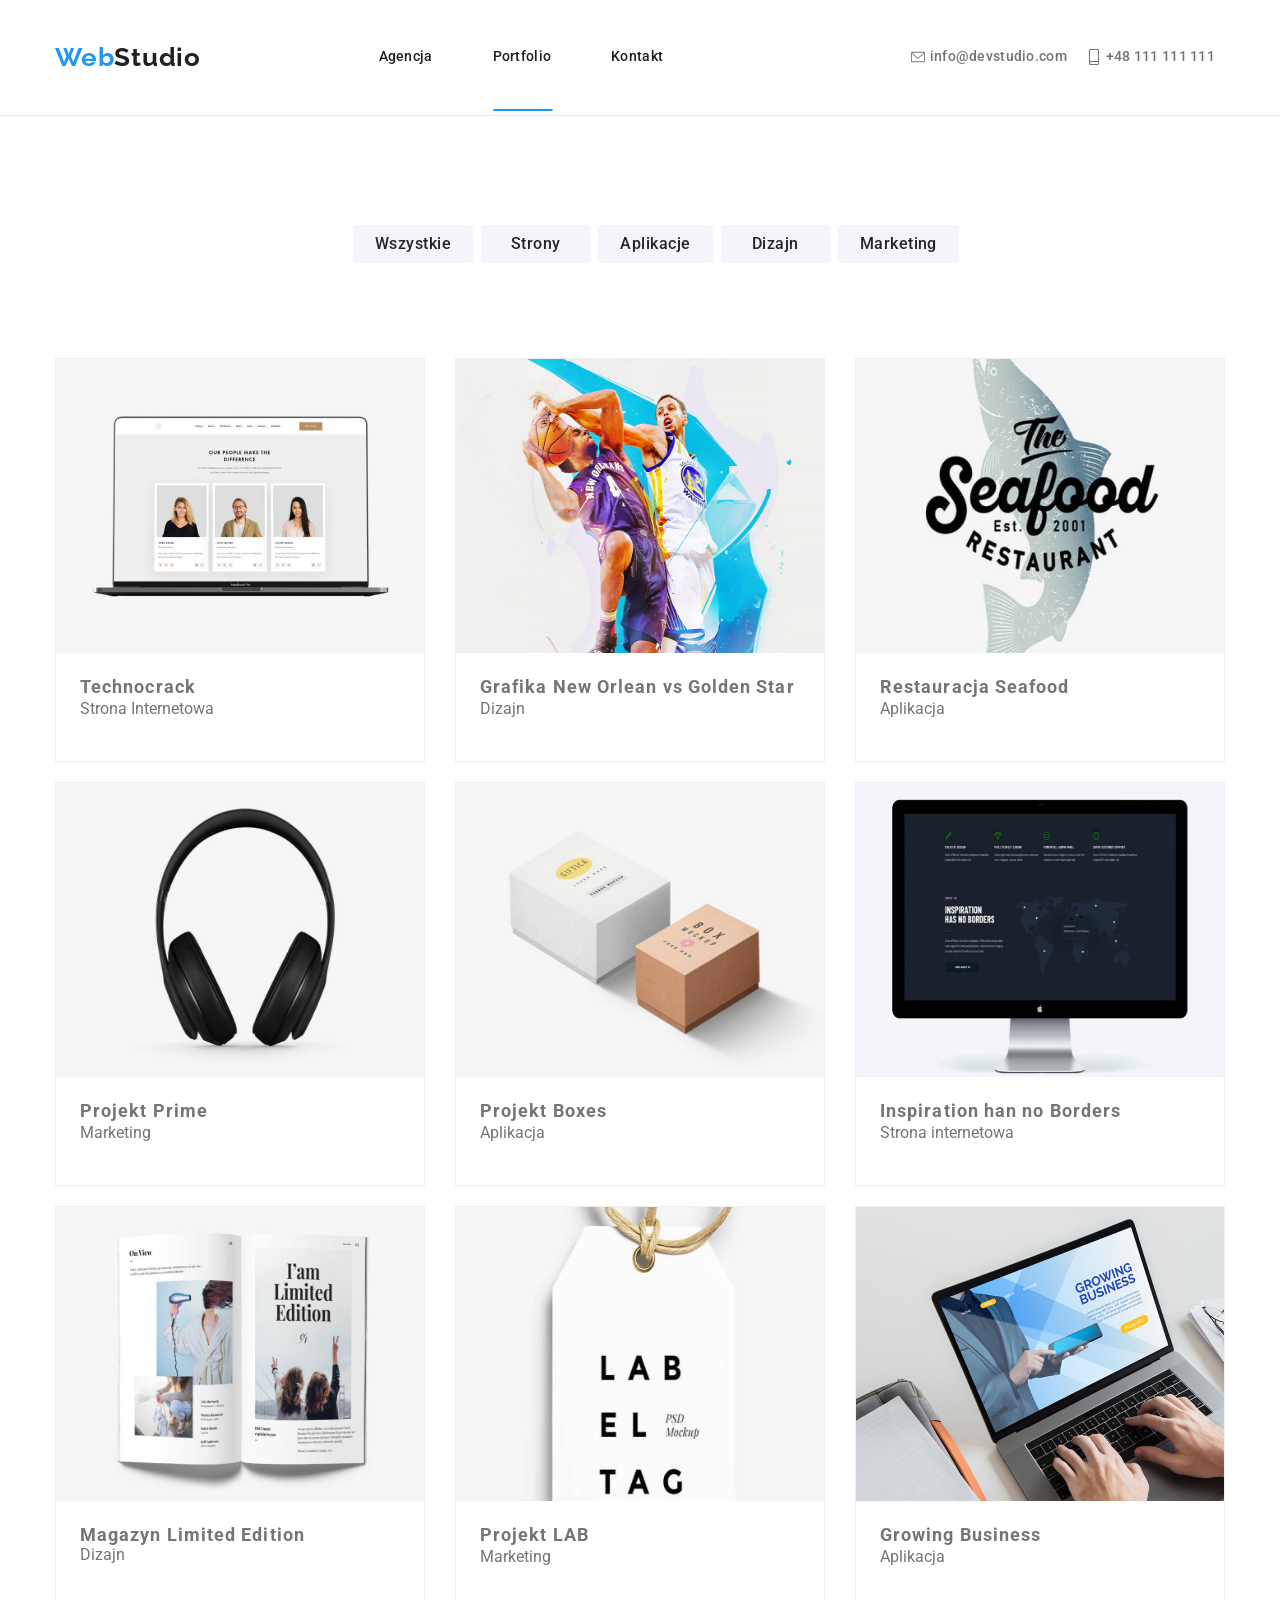
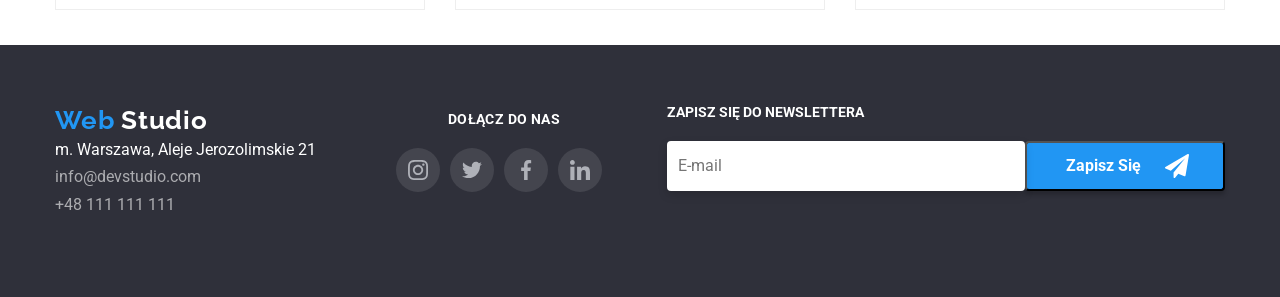
==== commit 3768c0ba: "update last hw pics" ====
--- a/portfolio.html
+++ b/portfolio.html
@@ -72,7 +72,18 @@
             <li class="card__list">
               <figure class="card__figure">
                 <div class="card__transform">
-                  <img class="card__image" src="./images/techno.jpg" srcset="./images/techno@2x.jpg x2" alt="project 1" />
+
+                  <project>
+                    <source srcset="./images/mobile/desktop.jpg 1x , ./images/mobile/desktop@2x.jpg 2x"
+                    media(min-width:480px)>
+                    <source srcset="./images/tab/desktop.jpg 1x, ./images/tab/desktop@2x.jpg 2x"
+                    media(min-width768px)>
+                    <source srcset="./images/desktop/desktop.jpg 1x,./images/desktop/desktop@2x.jpg 2x "
+                    media(min-width:1200px)>
+                  
+                  <img class="card__image" src="./images/desktop/desktop.jpg" alt="project 1" />
+                  </project>
+
                   <p class="card__overlay">
                     Technocrack jest popularną platformą wykorzystywaną do
                     rozpowszechniania koronawirusa. Firmy wykorzystują tę
@@ -90,7 +101,18 @@
             <li class="card__list">
               <figure class="card__figure">
                 <div class="card__transform">
-                  <img class="card__image" src="./images/basket.jpg" srcset="./images/basket@2x.jpg x2" alt="project 2" />
+
+                  <picture>
+                    <source srcset="./images/mobile/basket.jpg 1x , ./images/mobile/basket@2x.jpg 2x"
+                    media(min-width:480px)>
+                    <source srcset="./images/tab/basket.jpg 1x, ./images/tab/basket@2x.jpg 2x"
+                    media(min-width768px)>
+                    <source srcset="./images/desktop/basket.jpg 1x,./images/desktop/basket@2x.jpg 2x "
+                    media(min-width:1200px)>
+                  
+                  <img class="card__image" src="./images/desktop/basket.jpg" alt="project 2" />
+                  </picture>
+                  
                   <p class="card__overlay">
                     Technocrack jest popularną platformą wykorzystywaną do
                     rozpowszechniania koronawirusa. Firmy wykorzystują tę
@@ -110,7 +132,18 @@
             <li class="card__list">
               <figure class="card__figure">
                 <div class="card__transform">
-                  <img class="card__image" src="./images/seafood.jpg" srcset="./images/seafood@2x.jpg x2" alt="project 3" />
+
+                  <picture>
+                    <source srcset="./images/mobile/sea.jpg 1x , ./images/mobile/sea@2x.jpg 2x"
+                    media(min-width:480px)>
+                    <source srcset="./images/tab/sea.jpg 1x, ./images/tab/sea@2x.jpg 2x"
+                    media(min-width768px)>
+                    <source srcset="./images/desktop/sea.jpg 1x,./images/desktop/sea@2x.jpg 2x "
+                    media(min-width:1200px)>
+                  
+                  <img class="card__image" src="./images/desktop/sea.jpg" alt="project 3" />
+                  </picture>
+                  
                   <p class="card__overlay">
                     Technocrack jest popularną platformą wykorzystywaną do
                     rozpowszechniania koronawirusa. Firmy wykorzystują tę
@@ -128,7 +161,18 @@
             <li class="card__list">
               <figure class="card__figure">
                 <div class="card__transform">
-                  <img class="card__image" src="./images/headphones.jpg" srcset="./images/headphones@2x.jpg x2" alt="project 4" />
+
+                  <picture>
+                    <source srcset="./images/mobile/headphones.jpg 1x , ./images/mobile/headphones@2x.jpg 2x"
+                    media(min-width:480px)>
+                    <source srcset="./images/tab/headphones.jpg 1x, ./images/tab/headphones@2x.jpg 2x"
+                    media(min-width768px)>
+                    <source srcset="./images/desktop/headphones.jpg 1x,./images/desktop/headphones@2x.jpg 2x "
+                    media(min-width:1200px)>
+                  
+                  <img class="card__image" src="./images/desktop/headphones.jpg" srcset="./images/headphones@2x.jpg x2" alt="project 4" />
+                  </picture>
+                  
                   <p class="card__overlay">
                     Technocrack jest popularną platformą wykorzystywaną do
                     rozpowszechniania koronawirusa. Firmy wykorzystują tę
@@ -146,7 +190,18 @@
             <li class="card__list">
               <figure class="card__figure">
                 <div class="card__transform">
-                  <img class="card__image" src="./images/box.jpg" srcset="./images/box@2x.jpg x2" alt="project 5" />
+
+                  <picture>
+                    <source srcset="./images/mobile/box.jpg 1x , ./images/mobile/box@2x.jpg 2x"
+                  media(min-width:480px)>
+                  <source srcset="./images/tab/box.jpg 1x, ./images/tab/box@2x.jpg 2x"
+                  media(min-width768px)>
+                  <source srcset="./images/desktop/box.jpg 1x,./images/desktop/box@2x.jpg 2x "
+                  media(min-width:1200px)>
+                
+                    <img class="card__image" src="./images/desktop/box.jpg" alt="project 5" />
+                  </picture>                  
+                  
                   <p class="card__overlay">
                     Technocrack jest popularną platformą wykorzystywaną do
                     rozpowszechniania koronawirusa. Firmy wykorzystują tę
@@ -164,7 +219,18 @@
             <li class="card__list">
               <figure class="card__figure">
                 <div class="card__transform">
-                  <img class= "card__image" src="./images/desktop.jpg" srcset="./images/desktop@2x.jpg x2" alt="project 6" />
+                  
+                  <picture>
+                    <source srcset="./images/mobile/screen.jpg 1x , ./images/mobile/screen@2x.jpg 2x"
+                    media(min-width:480px)>
+                    <source srcset="./images/tab/screen.jpg 1x, ./images/tab/screen@2x.jpg 2x"
+                    media(min-width768px)>
+                    <source srcset="./images/desktop/screen.jpg 1x,./images/desktop/screen@2x.jpg 2x "
+                    media(min-width:1200px)>
+                  
+                  <img class= "card__image" src="./images/desktop/screen.jpg" alt="project 6" />
+                  </picture>
+                  
                   <p class="card__overlay">
                     Technocrack jest popularną platformą wykorzystywaną do
                     rozpowszechniania koronawirusa. Firmy wykorzystują tę
@@ -184,7 +250,18 @@
             <li class="card__list">
               <figure class="card__figure">
                 <div class="card__transform">
-                  <img class="card__image" src="./images/book.jpg" srcset="./images/book@2x.jpg x2" alt="project 7" />
+
+                  <picture>
+                    <source srcset="./images/mobile/book.jpg 1x , ./images/mobile/book@2x.jpg 2x"
+                    media(min-width:480px)>
+                    <source srcset="./images/tab/book.jpg 1x, ./images/tab/book@2x.jpg 2x"
+                    media(min-width768px)>
+                    <source srcset="./images/desktop/book.jpg 1x,./images/desktop/book@2x.jpg 2x "
+                    media(min-width:1200px)>
+                  
+                   <img class="card__image" src="./images/desktop/book.jpg" alt="project 7" />
+                  </picture>
+                  
                   <p class="card__overlay">
                     Technocrack jest popularną platformą wykorzystywaną do
                     rozpowszechniania koronawirusa. Firmy wykorzystują tę
@@ -202,7 +279,18 @@
             <li class="card__list">
               <figure class="card__figure">
                 <div class="card__transform">
-                  <img class="card__image" src="./images/lab.jpg" srcset="./images/lab@2x.jpg x2" alt="project 8" />
+
+                  <picture>
+                    <source srcset="./images/mobile/lab.jpg 1x , ./images/mobile/lab@2x.jpg 2x"
+                    media(min-width:480px)>
+                    <source srcset="./images/tab/lab.jpg 1x, ./images/tab/lab@2x.jpg 2x"
+                    media(min-width768px)>
+                    <source srcset="./images/desktop/lab.jpg 1x,./images/desktop/lab@2x.jpg 2x "
+                    media(min-width:1200px)>
+                  
+                  <img class="card__image" src="./images/desktop/lab.jpg" alt="project 8" />
+                  </picture>
+                  
                   <p class="card__overlay">
                     Technocrack jest popularną platformą wykorzystywaną do
                     rozpowszechniania koronawirusa. Firmy wykorzystują tę
@@ -220,7 +308,18 @@
             <li class="card__list">
               <figure class="card__figure">
                 <div class="card__transform">
-                  <img clas="card__image" src="./images/laptop.jpg" srcset="./images/laptop@2x.jpg x2" alt="project 9" />
+
+                  <picture>
+                    <source srcset="./images/mobile/laptop.jpg 1x , ./images/mobile/laptop@2x.jpg 2x"
+                    media(min-width:480px)>
+                    <source srcset="./images/tab/laptop.jpg 1x, ./images/tab/laptop@2x.jpg 2x"
+                    media(min-width768px)>
+                    <source srcset="./images/desktop/laptop.jpg 1x,./images/desktop/laptop@2x.jpg 2x "
+                    media(min-width:1200px)>
+                  
+                  <img clas="card__image" src="./images/desktop/laptop.jpg" alt="project 9" />
+                  </picture>
+                  
                   <p class="card__overlay">
                     Technocrack jest popularną platformą wykorzystywaną do
                     rozpowszechniania koronawirusa. Firmy wykorzystują tę
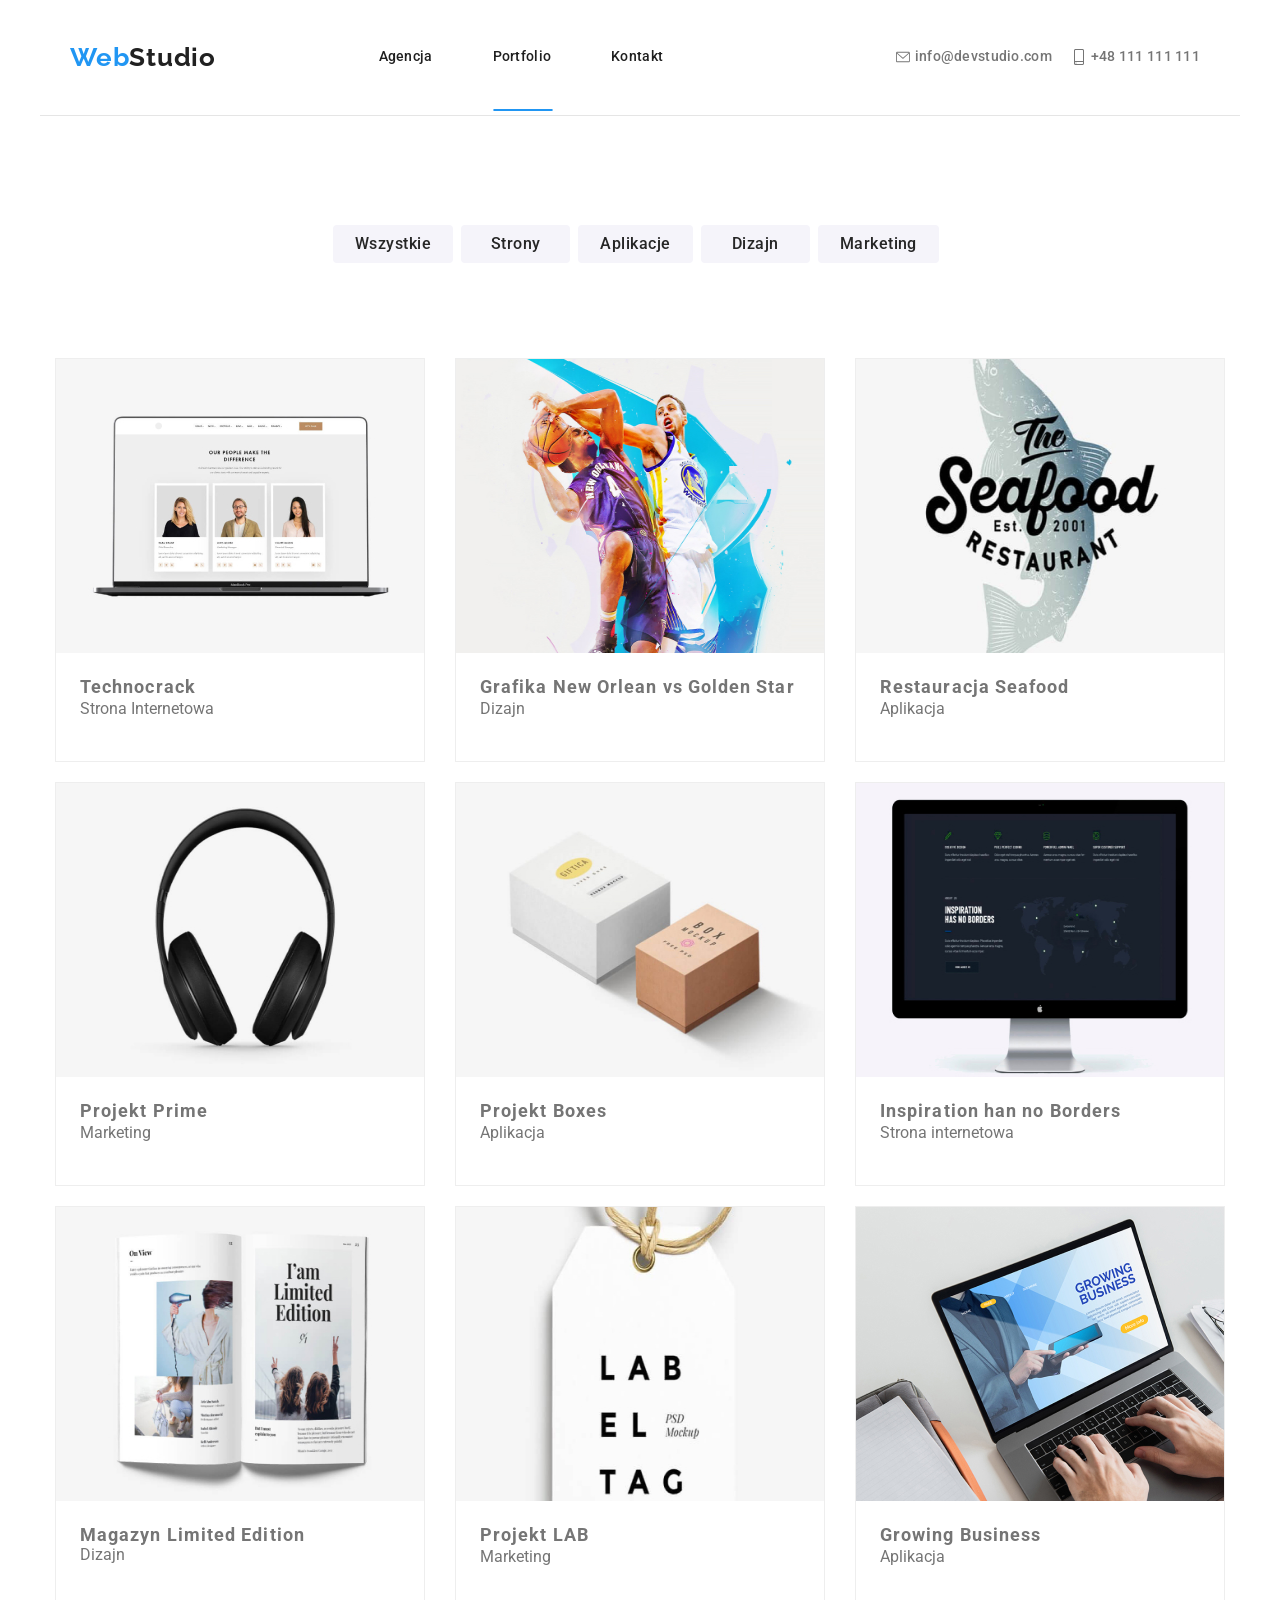
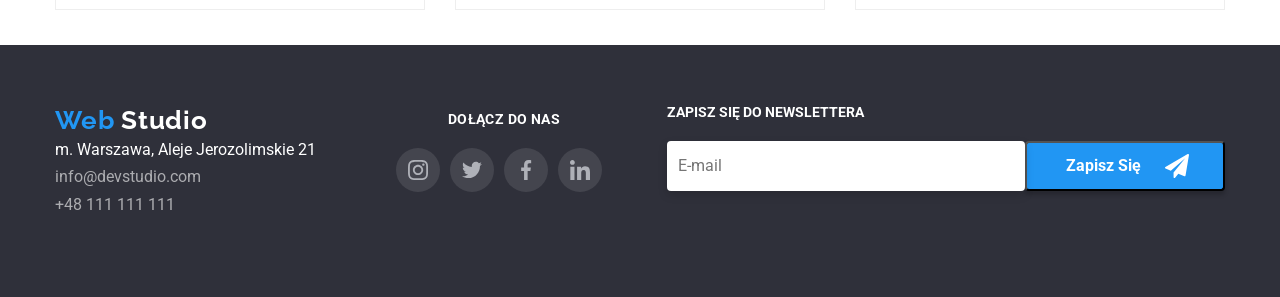
==== commit 6b66b43c: "update last hw /4" ====
--- a/portfolio.html
+++ b/portfolio.html
@@ -401,68 +401,9 @@
       </div>
       </div>
     </footer>
-
+    <script src="./js/mobile-menu.js"></script>    
   </body>
-
-<!--okno modalne-->    
-<div class="backdrop is-hidden" data-modal>
-  <div class="modal">
-    <svg class="close-btn">
-      <use href="./css/icon.svg#cancel" data-modal-close></use>
-    </svg>
-    <form class="modal__form">
-      <div class="modal__form-popup">
-        <h1 class="modal__title">
-          Zostaw swoje dane w formularzu poniżej 
-        </h1>
-      <div>
-        <form class="modal__form">
-        <label class="text">Imię
-        <input class="text__form-group1" type="text" name="text-name">
-       <svg class="text__form-icon1" ><use href="./css/icon.svg#user"></use> </svg>   
-      </label>
-
-      <label class="text">Telefon
-        <input class="text__form-group1" type="tel" name="tel-form">
-        <svg class="text__form-icon1" ><use href="./css/icon.svg#iphone"></use> </svg>   
-     
-      </label>
-      <label class="text">Email
-        <input class="text__form-group1" type="email" name="email-form">
-         <svg class="text__form-icon1" ><use href="./css/icon.svg#nvelope"></use> </svg>   
-     
-      </label>
-      <label class="text" >Komentarz
-      <textarea class="text__form-group1--size" rows="3" placeholder="Wprowadź tekst" ></textarea> 
-      </label>
-      </form>
-                <div class="declarations">
-      
-        <div class="checkbox">
-          <input class="checkbox__input" type="checkbox" id="checks">
-          <label class="checkbox__label" for="checks">
-           <span class="checkbox__span" ><svg class="checkbox__checks-svg">
-              <use href="./css/icon.svg#checked">
-              </use>
-            </svg>
-            </span>
-          </label>
-        
-
-        <p class="checkbox__declaration">Oświadczam ,iż akceptuję <a class="checkbox__link" href="">Regulamin</a> i <a class="checkbox__link" href="">Politykę prywatności</a> </p>          
-      </div>
-      <button class="checkbox__registerbutton" type="submit">Wyślij</button>  
-   
-    </div>
-
-    </div>
-    </div>
-    </form>
-    </div>
-    </div>
-   <script src="./js/modal.js"></script>  
-
-   <!--mobile modalne-->
+ 
 <div class="backdrop is-hidden" data-mobile>
 <div class="modal-second">
   <svg class="close-mobile">
--- a/css/main.min.css
+++ b/css/main.min.css
@@ -1 +1 @@
-.background{background-image:url(/images/Headermob.jpg),linear-gradient(black, white);background-size:cover;background-repeat:no-repeat;margin:0 auto}@media(min-devive-pixel-ratio: 2),(min-resolution: 192dpi),(min-resolution: 2dppx){.background .background{background-image:url(/images/Headermob@2x.jpg)}}@media screen and (min-width: 768px){.background{background-image:url(/images/Headertab.jpg),linear-gradient(black, white)}}@media screen and (min-width: 768px)and (min-devive-pixel-ratio: 2),screen and (min-width: 768px)and (min-resolution: 192dpi),screen and (min-width: 768px)and (min-resolution: 2dppx){.background .background{background-image:url(/images/Headertab@2x.jpg)}}@media screen and (min-width: 1200px){.background{background-image:url(/images/Headerdesk.jpg),linear-gradient(black, white);height:600px}}@media screen and (min-width: 1200px)and (min-devive-pixel-ratio: 2),screen and (min-width: 1200px)and (min-resolution: 192dpi),screen and (min-width: 1200px)and (min-resolution: 2dppx){.background .background{background-image:url(/images/Headerdesk@2x.jpg)}}h1,h2,h3,h4,h5,h6,p,ul,figure{padding:0;margin:0}body{margin:auto;background-color:#fff;color:#212121;font-family:Roboto}@media(min-width: 320px){body{overflow:scroll;overflow-x:hidden}}.container{width:100%;margin:auto}@media screen and (min-width: 768px){.container{padding:0px 15px}}@media screen and (min-width: 1200px){.container{width:1200px;padding:15px}}.footer{display:flex;background-color:#2f303a;height:603px}@media screen and (min-width: 768px){.footer{height:463px}}@media screen and (min-width: 1200px){.footer{height:252px}}.section{padding:60px 0px}.modal-mobile{text-decoration:none}.modal-mobile__navigation{font-weight:500;font-size:40px;line-height:1.175em;color:var(--colorprimary)}.modal-mobile__list{list-style:none;margin-bottom:36px}.modal-mobile__link{text-decoration:none;color:var(--colorprimary)}.modal-mobile__link:hover{color:var(--fillprimary)}.modal-mobile__ulsocial{display:flex}.modal-mobile__social{text-decoration:none;color:var(--fillprimary);font-weight:500;font-size:18px;line-height:1.22em;padding-right:20px}.tel{margin:302px 0px 30px}.tel__link{text-decoration:none;font-weight:500;font-size:34px;line-height:1.17em;color:var(--fillprimary)}.mail{margin-bottom:64px}.mail__link{text-decoration:none;font-weight:500;font-size:24px;line-height:1.16em;color:var(--colorshade)}.close-btn{position:absolute;top:8px;right:8px;width:30px;height:30px;background-color:var(--backgroundbody);border:1px solid 0,0,0,.1;cursor:pointer}.close-btn:hover{fill:var(--fillprimary)}.close-mobile{position:absolute;right:8px;top:8px;width:18px;height:18px;background-color:var(--backgroundbody);border:1px solid 0,0,0,.1;cursor:pointer}.close-mobile:hover{fill:var(--fillprimary)}.button{font-size:16px;font-weight:700;line-height:1.875em;border-radius:4px;background-color:var(--backgroundbutton);box-shadow:0px 4px 4px rgba(0,0,0,.15);color:var(--colorsecondary);line-height:1.875em;align-items:center;text-align:center;width:200px;transition:background-color,color,cursor 250ms cubic-bezier(0.4, 0, 0.2, 1),250ms cubic-bezier(0.4, 0, 0.2, 1),250ms cubic-bezier(0.4, 0, 0.2, 1)}.button:hover{background-color:var(--backgroundbutton);cursor:pointer;color:var(--colorsecondary)}.buttons__menu{list-style:none;justify-content:start;padding:94px 0px 50px;display:flex;flex-wrap:wrap}.buttons__button{min-width:138px;border-radius:4px;background:var(--backgroundframe);margin:0px 8px 15px 0px;font-weight:500;font-size:16px;line-height:1.625em;text-align:center;letter-spacing:.03em;color:var(--colorbutton2);border:none;padding:6px 22px;transition:background-color,color,cursor,border-radius,box-shadow 250ms cubic-bezier(0.4, 0, 0.2, 1),250ms cubic-bezier(0.4, 0, 0.2, 1),250ms cubic-bezier(0.4, 0, 0.2, 1),250ms cubic-bezier(0.4, 0, 0.2, 1),250ms cubic-bezier(0.4, 0, 0.2, 1)}.buttons__button:hover{background-color:var(--backgroundbutton);cursor:pointer;color:var(--colorsecondary);border-radius:4px;box-shadow:0px 3px 1px rgba(0,0,0,.1),0px 1px 2px rgba(0,0,0,.08),0px 2px 2px rgba(0,0,0,.12)}@media screen and (min-width: 768px){.buttons{padding:0px 60px}.buttons__button{min-width:109px}}@media screen and (min-width: 1200px){.buttons__menu{justify-content:center;padding:94px 0px 50px}}.card__card-set{display:flex;flex-wrap:wrap;justify-content:center;list-style:none}.card__list{cursor:pointer;margin-bottom:20px;transition:translateY}.card__list:hover{box-shadow:0px 1px 1px rgba(0,0,0,.12),0px 4px 4px rgba(0,0,0,.06),1px 4px 6px rgba(0,0,0,.16)}.card__list:hover .card__overlay{transform:translateY(0)}.card__titles{font-weight:700;font-size:18px;letter-spacing:.06em;color:var(--colorprimary)}.card__description{font-size:16px;line-height:1.375em;letter-spacing:0,3em}.card__link{text-decoration:none;color:var(--colorshade)}.card__figure{width:450px;height:404px;background:var(--backgroundbody);border:1px solid var(--colorbordercard)}.card__image{width:450px;height:294px}.card__figcaption{padding:20px 24px}.card__overlay{position:absolute;top:0;height:100%;width:100%;color:var(--colorsecondary);cursor:pointer;transform:translateY(100%);transition:transform,box-shadow 250ms cubic-bezier(0.4, 0, 0.2, 1),250ms cubic-bezier(0.4, 0, 0.2, 1);padding:45px 24px 49px 45px;background:var(--backgroundcard);font-size:18px;line-height:1.556em;overflow:hidden}.card__transform{position:relative;overflow:hidden}@media screen and (min-width: 768px){.card__card-set{display:grid;grid-template-columns:auto auto;column-gap:30px}.card__figure{width:354px;height:440px}.card__image{width:354px;height:294px}}@media screen and (min-width: 1200px){.card__card-set{display:grid;grid-template-columns:auto auto auto;column-gap:30px}.card__figure{width:370px;height:404px}.card__image{width:370px;height:294px}}.declarations{display:flex;flex-direction:column;justify-content:space-between;align-items:center}.checkbox{display:flex;flex-direction:row}.checkbox__registerbutton{width:200px;height:50px;background:var(--backgroundbutton);color:var(--colorsecondary);box-shadow:0px 4px 4px rgba(0,0,0,.15);border-radius:4px;font-weight:700;font-size:16px;line-height:1.875em;align-items:center;text-align:center;margin-top:30px;cursor:pointer}.checkbox__declaration{font-size:12px;line-height:1.16em;letter-spacing:.03em;color:var(--colorshade);text-align:center}.checkbox__link{text-decoration:underline;color:var(--colorbutton)}.checkbox__checks-svg{width:20px;height:20px}.checkbox__span{position:relative;align-items:center;align-content:center;justify-content:center}.checkbox__input[type=checkbox]{visibility:hidden;width:20px;height:20px}.checkbox__input[type=checkbox]+.checkbox__label .checkbox__span{content:"";position:absolute;outline:2px solid var(--colorprimary);width:16px;height:15px;right:390px;transition:outline 250ms cubic-bezier(0.4, 0, 0.2, 1)}.checkbox__input[type=checkbox]:checked+.checkbox__label .checkbox__span{content:"";position:absolute;outline:2px solid var(--colorsecondary);width:16px;height:15px;right:390px;transition:outline 250ms cubic-bezier(0.4, 0, 0.2, 1)}.checkbox__input[type=checkbox]+.checkbox__label .checkbox__checks-svg{content:"";position:absolute;width:20px;height:20px;opacity:0;transition:opacity 250ms cubic-bezier(0.4, 0, 0.2, 1)}.checkbox__input[type=checkbox]:checked+.checkbox__label .checkbox__checks-svg{content:"";position:absolute;width:20px;height:20px;fill:var(--fillprimary);opacity:1;transition:opacity 250ms cubic-bezier(0.4, 0, 0.2, 1)}.clients__text-infoset{width:100%;list-style:none;flex-wrap:wrap;display:flex;justify-content:space-around;display:grid;grid-template-columns:auto auto;column-gap:30px}.clients__title{font-weight:700;font-size:28px;line-height:1.5em;color:var(--colorprimary);text-align:center;padding:60px 0px 30px}.clients__iconic4{width:210px;height:92px;margin-bottom:30px;border:1px solid var(--fillworkers);fill:var(--fillworkers);border-radius:4px;transition:border,fill 250ms cubic-bezier(0.4, 0, 0.2, 1),250ms cubic-bezier(0.4, 0, 0.2, 1)}.clients__iconic4:hover{border:1px solid var(--colorborder);fill:var(--fillprimary)}@media screen and (min-width: 768px){.clients__text-infoset{grid-template-columns:auto auto auto}.clients__iconic4{width:226px;height:92px}}@media screen and (min-width: 1200px){.clients{padding:94px 0px}.clients__text-infoset{flex-wrap:wrap;display:flex;justify-content:space-between}.clients__iconic4{width:170px;height:92px}}.contact{font-weight:500;font-size:14px;line-height:1.14em;letter-spacing:.02em}.contact:hover{fill:var(--fillprimary)}.contact__iconic{height:16px;width:14px;fill:var(--fillcontact);margin-right:5px;transition:fill,cursor 250ms cubic-bezier(0.4, 0, 0.2, 1),250ms cubic-bezier(0.4, 0, 0.2, 1);cursor:pointer}.contact__iconic :hover{fill:var(--fillprimary)}.contact__link{text-decoration:none;margin:10px;color:var(--fillcontact);display:flex;align-items:center;transition:color,cursor 250ms cubic-bezier(0.4, 0, 0.2, 1),250ms cubic-bezier(0.4, 0, 0.2, 1)}.contact__link:hover{color:var(--colorbutton);cursor:pointer}.contact__link:hover .contact__iconic{fill:var(--fillprimary);cursor:pointer}.contact-mobile{font-weight:500;font-size:14px;line-height:1.14em;letter-spacing:.02em}.contact-mobile:hover{fill:var(--fillprimary)}.contact-mobile__iconic{height:16px;width:14px;fill:var(--fillcontact);margin-right:5px;transition:fill,cursor 250ms cubic-bezier(0.4, 0, 0.2, 1),250ms cubic-bezier(0.4, 0, 0.2, 1);cursor:pointer}.contact-mobile__iconic :hover{fill:var(--fillprimary)}@media(max-width: 481px){.contact{display:none}.contact-mobie{display:block}}@media(min-width: 481px){.contact-mobile{display:none}}@media screen and (min-width: 768px){.contact{display:block}}.footsy{text-align:center;display:flex;flex-direction:column;align-items:center;align-content:center;padding:60px 0px 0px}.footsy__chapter{max-width:480px}.footsy__mailto2{color:var(--colorfootsy);text-decoration:none;line-height:1.714em;max-width:480px}.footsy__tele2{color:var(--colorfootsy);text-decoration:none;line-height:1.714em;max-width:480px}.footsy__adressdown{color:var(--colorsecondary);line-height:1.714em;max-width:480px}@media screen and (min-width: 768px){.footsy{height:463px;width:100%}.footsy__tablet{display:flex;align-items:center;margin-bottom:60px}}@media screen and (min-width: 1200px){.footsy{justify-content:space-between;display:flex;display:grid;grid-template-columns:auto auto;height:252px;align-items:flex-start;align-content:flex-start;text-align:start;padding:60px 15px;width:1200px}}.header{position:relative;padding:24px 15px 25px;border-bottom:thin solid var(--colorborderbottom)}.header__ul2{list-style:none}.header__ul{list-style:none;display:flex;justify-content:space-between;align-items:center}.header__list{list-style:none;display:flex}@media screen and (min-width: 1200px){.header__ul2{display:flex}}.logo{font-family:Raleway;font-weight:700;font-size:26px;line-height:1.19em;letter-spacing:.03em;color:var(--colorbutton);transition:cursor 250ms cubic-bezier(0.4, 0, 0.2, 1);text-decoration:none}.logo:hover{cursor:pointer}.logo__span{color:var(--colorprimary);transition:cursor 250ms cubic-bezier(0.4, 0, 0.2, 1)}.logo__span:hover{cursor:pointer}.logo__span--footer{color:var(--colorsecondary);transition:cursor 250ms cubic-bezier(0.4, 0, 0.2, 1)}.modal{position:absolute;left:50%;top:53%;transform:translate(-50%, -50%);width:450px;min-height:609px;background-color:var(--backgroundbody);animation-name:opacity;animation-duration:1s;animation-timing-function:linear;border:1px solid var(--colorshade)}.modalpadding{position:absolute;left:50%;top:53%;transform:translate(-50%, -50%);width:450px;min-height:609px;background-color:var(--backgroundbody);animation-name:opacity;animation-duration:1s;animation-timing-function:linear;border:1px solid var(--colorshade);padding:40px}.modal__title{font-weight:700;font-size:20px;line-height:1.15em;letter-spacing:.03em;color:var(--colorprimary);text-align:center;margin-bottom:12px}.modal__form-popup{display:flex;flex-direction:column;margin:0 auto;padding:40px}.modal-second{position:absolute;left:50%;top:50%;transform:translate(-50%, -50%);width:480px;min-height:609px;background-color:var(--backgroundbody);animation-name:opacity;animation-duration:1s;animation-timing-function:linear;padding:40px 48px;border:1px solid var(--colorshade)}.modal-second__title{font-weight:700;font-size:20px;line-height:1.15em;letter-spacing:.03em;color:var(--colorprimary);text-align:center;margin-bottom:12px}.modal-second__form-popup{display:flex;flex-direction:column;margin:0 auto;padding:40px}.navigation{display:flex;align-items:center;font-weight:500;font-size:14px;line-height:1.14em;letter-spacing:.02em}.navigation__link{text-decoration:none;color:var(--colornavigation);padding-right:60px;transition:color 250ms cubic-bezier(0.4, 0, 0.2, 1)}.navigation__link:hover{color:var(--colorbutton)}@media screen and (max-width: 480px){.navigation{display:none}}.occupation-index{display:none;padding-bottom:94px}.occupation-index__title{font-weight:700;font-size:36px;line-height:3em;text-align:center;color:var(--colorprimary)}.occupation-index__text-infoset{list-style:none;display:flex;justify-content:space-between}@media screen and (min-width: 1200px){.occupation-index{display:block}}.ourwork{display:none}.ourwork__image{width:370px;height:294px}.ourwork__occupation-index-text{margin:0;color:var(--colorsecondary);display:flex;justify-content:center;align-items:center;font-weight:700;font-size:14px;line-height:1.143em;text-transform:uppercase;padding:27px 0px;text-align:center;background-color:var(--backgroundourworkers);position:relative;bottom:75px}@media screen and (min-width: 1200px){.ourwork{display:block}}.socialy{margin:60px 0px;display:flex;flex-direction:column;align-items:center}.socialy__title{font-weight:700;font-size:14px;line-height:1.14em;letter-spacing:.03em;text-transform:uppercase;color:var(--colorsecondary)}.socialy__iconic3{height:20px;width:20px;fill:var(--fillworkers);transition:fill 250ms cubic-bezier(0.4, 0, 0.2, 1)}.socialy__iconic-3-list{padding:30px 30px;list-style:none}.socialy__iconic-3-list-link{display:flex;width:44px;height:44px;border-radius:50%;align-items:center;justify-content:space-around;background-color:var(--backgroundworkers);transition:background-color 250ms cubic-bezier(0.4, 0, 0.2, 1);margin-right:10px}.socialy__iconic-3-list-link:hover{background-color:var(--backgroundbutton)}.socialy__iconic-3-list-link:hover .socialy__iconic3{fill:var(--fillwhite)}.socialy__iconic-listing{display:flex;flex-direction:row;padding:20px 10px;list-style:none}@media screen and (min-width: 768px){.socialy{margin:0px 0px 0px 144px}}@media screen and (min-width: 1200px){.socialy{margin:0px 0px 0px 70px}}.subscription{display:flex;flex-direction:column;justify-content:center;align-items:center}.subscription__label{margin-bottom:20px}.subscription__chapter{margin-bottom:20px}.subscription__form{align-items:center;display:flex;flex-direction:column}.subscription__iconic-sub{fill:var(--fillwhite);width:24px;height:24px;margin-left:24px;margin-right:28px}.subscription__button-sub{display:flex;flex-direction:row;align-items:center;justify-content:end;width:200px;height:50px;background-color:var(--backgroundbutton);color:var(--colorsecondary);font-size:16px;line-height:1.875em;border-radius:4px;box-shadow:0px 4px 4px var(--backgroundbackdrop);font-weight:700;cursor:pointer;margin-bottom:20px}.subscription__sub-email{width:450px;height:50px;border:1px solid var(--colorbordersec);border-radius:4px;filter:drop-shadow(0px 4px 4px rgba(0, 0, 0, 0.15))}.subscription__form{display:flex}.subscription__title{font-weight:700;font-size:14px;line-height:1.14em;text-transform:uppercase;color:var(--colorsecondary);margin-bottom:20px}@media screen and (min-width: 1200px){.subscription{align-items:start;margin-bottom:60px}.subscription__form{flex-direction:row}.subscription__sub-email{width:358px}}.team-index{text-align:center;background:var(--backgroundframe);padding-bottom:94px}.team-index__list{display:flex;flex-direction:row;margin-bottom:30px}.team-index__text-infoset{list-style:none;display:flex;justify-content:space-between;flex-direction:column}.team-index__tittle{padding-top:94px;padding-bottom:50px;font-weight:700;font-size:36px;line-height:3em;color:var(--colorprimary)}@media screen and (min-width: 768px){.team-index__text-infoset{display:grid;grid-template-columns:369px 369px}}@media screen and (min-width: 1200px){.team-index__text-infoset{list-style:none;justify-content:space-between;flex-direction:row;display:grid;grid-template-columns:auto auto auto auto}}.text{display:flex;flex-direction:column;font-weight:400;font-size:12px;line-height:1.16em;letter-spacing:.01em;color:var(--colorshade)}.text:hover .text__form-group1,.text:hover .text__form-group1--size{border:1px solid var(--colorborder)}.text:focus .text__form-group1--size{border:1px solid var(--colorborder)}.text:hover .text__form-group1+.text__form-icon1{fill:var(--fillprimary)}.text:focus .text__form-group1--size+.text__form-icon1{fill:var(--fillprimary)}.text__form-group1{width:370px;height:40px;margin-top:4px;margin-bottom:10px;border:1px solid var(--colorbordergroup);border-radius:4px;padding-left:30px}.text__form-group1--size{width:370px;height:120px;margin-top:4px;margin-bottom:10px;resize:none;border:1px solid var(--colorbordergroup);border-radius:4px;padding:12px 16px}.text__form-group1--size:hover::placeholder{color:var(--colorbutton)}.text__form-icon1{position:relative;width:12px;height:12px;bottom:35px;left:10px}.text-info__text-infoset{list-style:none;display:flex;flex-direction:column;justify-content:center;margin:0px 15px}.text-list__iconic2-frame{width:450px;height:120px;background:var(--backgroundframe);padding:25px 192px;margin:auto}.text-list__iconic2{width:70px;height:70px;display:flex}.text-list__title{text-align:center;font-weight:700;font-size:14px;line-height:1.172em;text-transform:uppercase;color:var(--colorprimary);padding:30px 0px 10px}.text-list__text{margin:auto;color:var(--colorshade);line-height:1.716em;max-width:480px}@media screen and (min-width: 768px){.text-info__text-infoset{display:grid;grid-template-columns:auto auto;column-gap:30px}.text-list__iconic2-frame{width:354px;height:120px;padding:25px 144px}.text-list__text{max-width:354px}}@media screen and (min-width: 1200px){.text-info__text-infoset{width:1200px;column-gap:0px;display:flex;flex-direction:row;margin:0}.text-list{width:270px;margin:15px}.text-list__iconic2-frame{width:270px;padding:25px 102px}.text-list__title{text-align:start}.text-list__text{max-width:270px}}.top-index{background-color:var(--backgroundtopindex);padding:118px 58px 118px;display:flex;flex-direction:column;text-align:center;max-width:1600px}.top-index__topic{margin:0 auto;width:365px;font-weight:900;font-size:26px;line-height:1.61em;text-transform:uppercase;color:var(--colorsecondary)}@media screen and (min-width: 1200px){.top-index__topic{width:696px;font-size:44px;line-height:1.36em;margin-bottom:30px}}.workers{background:var(--backgroundbody);box-shadow:0px 1px 3px rgba(0,0,0,.12),0px 1px 1px rgba(0,0,0,.14),0px 2px 1px rgba(0,0,0,.2);border-radius:0px 0px 4px 4px;height:622px;margin:0px 15px;width:450px}.workers__list{margin-bottom:30px}.workers__image{width:450px;height:460px;border-radius:0px}.workers__iconic-3-list{display:flex;flex-direction:row;justify-content:center;padding:0px 120px}.workers__name-index{font-weight:500;font-size:16px;line-height:1.357em;text-align:center;color:var(--colorprimary);padding-top:30px}.workers__job-index{font-size:16px;line-height:1.188em;text-align:center;color:var(--colorshade);padding-top:10px;padding-bottom:16px}.workers__iconic3{height:20px;width:20px;fill:var(--fillworkers);transition:fill 250ms cubic-bezier(0.4, 0, 0.2, 1)}.workers__iconic-3-list{list-style:none}.workers__iconic-3-list-link{display:flex;width:44px;height:44px;border-radius:50%;align-items:center;justify-content:space-around;background-color:var(--backgroundworkers);transition:background-color 250ms cubic-bezier(0.4, 0, 0.2, 1)}.workers__iconic-3-list-link:hover{background-color:var(--fillprimary)}.workers__iconic-3-list-link:hover .workers__iconic3{fill:var(--fillwhite)}@media screen and (min-width: 768px){.workers{height:536px;width:354px}.workers__image{width:354px;height:374px}}@media screen and (min-width: 1200px){.workers{width:270px;height:424px}.workers__image{width:270px;height:260px}}.active::after{display:block;position:absolute;width:60px;top:95%;content:"";border:1px solid var(--colorborder);border-radius:2px}:root{--fillprimary:#2196f3;--fillcontact:#757575;--fillworkers:#afb1b8;--fillwhite:#fff;--backgroundbody:#fff;--backgroundbutton:#2196f3;--backgroundtopindex:#2f303a;--backgroundframe:#f5f4fa;--backgroundworkers:rgba(255, 255, 255, 0.1);--backgroundourworkers:rgba(47, 48, 58, 0.8);--backgroundbackdrop:rgba(0, 0, 0, 0.2);--backgroundcard:rgba(33, 150, 243, 0.9);--colorprimary:#212121;--colorbutton:#2196f3;--colorsecondary:#fff;--colorshade:#757575;--colorbutton2:rgba(38, 38, 38, 1);--colorfootsy:rgba(255, 255, 255, 0.6);--colornavigation:rgba(31, 31, 31, 1);--colorborder:#2196f3;--colorbordersec:rgba(255, 255, 255, 0.3);--colorbordergroup:rgba(33, 33, 33, 0.2);--colorbordercard:rgba(238, 238, 238, 1);--colorborderbottom:#e5e5e5}.is-hidden{opacity:0;visibility:hidden;pointer-events:none;transition-delay:1s;animation-duration:1s;animation-name:opacity2;animation-timing-function:linear}@keyframes opacity{0%{opacity:0%}50%{opacity:50%}100%{opacity:100%}}@keyframes opacity2{0%{opacity:100%}50%{opacity:50%}100%{opacity:0%}}/*# sourceMappingURL=main.min.css.map */+.background{background-image:url("../images/Headermob.jpg"),linear-gradient(black, white);background-size:cover;background-repeat:no-repeat;margin:0 auto}@media(min-devive-pixel-ratio: 2),(min-resolution: 192dpi),(min-resolution: 2dppx){.background .background{background-image:url("..images/Headermob@2x.jpg")}}@media screen and (min-width: 768px){.background{background-image:url("../images/Headertab.jpg"),linear-gradient(black, white);background-size:cover;background-repeat:no-repeat;margin:0 auto}}@media screen and (min-width: 768px)and (min-devive-pixel-ratio: 2),screen and (min-width: 768px)and (min-resolution: 192dpi),screen and (min-width: 768px)and (min-resolution: 2dppx){.background .background{background-image:url("..images/Headertab@2x.jpg")}}@media screen and (min-width: 1200px){.background{background-image:url("../images/Headerdesk.jpg"),linear-gradient(black, white);background-size:cover;background-repeat:no-repeat;margin:0 auto;height:600px}}@media screen and (min-width: 1200px)and (min-devive-pixel-ratio: 2),screen and (min-width: 1200px)and (min-resolution: 192dpi),screen and (min-width: 1200px)and (min-resolution: 2dppx){.background .background{background-image:url("..images/Headerdesk@2x.jpg")}}h1,h2,h3,h4,h5,h6,p,ul,figure{padding:0;margin:0}body{margin:auto;background-color:#fff;color:#212121;font-family:Roboto}@media(min-width: 320px){body{overflow:scroll;overflow-x:hidden}}.container{width:100%;padding:15px}@media screen and (min-width: 768px){.container{padding:0px 15px}}@media screen and (min-width: 1200px){.container{width:100%;padding:15px}}.footer{display:flex;background-color:#2f303a;height:603px}@media screen and (min-width: 768px){.footer{height:463px}}@media screen and (min-width: 1200px){.footer{height:252px}}.section{padding:60px 0px}.modal-mobile{text-decoration:none}.modal-mobile__navigation{font-weight:500;font-size:40px;line-height:1.175em;color:var(--colorprimary)}.modal-mobile__list{list-style:none;margin-bottom:36px}.modal-mobile__link{text-decoration:none;color:var(--colorprimary)}.modal-mobile__link:hover{color:var(--fillprimary)}.modal-mobile__ulsocial{display:flex}.modal-mobile__social{text-decoration:none;color:var(--fillprimary);font-weight:500;font-size:18px;line-height:1.22em;padding-right:20px}.tel{margin:302px 0px 30px}.tel__link{text-decoration:none;font-weight:500;font-size:34px;line-height:1.17em;color:var(--fillprimary)}.mail{margin-bottom:64px}.mail__link{text-decoration:none;font-weight:500;font-size:24px;line-height:1.16em;color:var(--colorshade)}.close-btn{position:absolute;top:8px;right:8px;width:30px;height:30px;background-color:var(--backgroundbody);border:1px solid 0,0,0,.1;cursor:pointer}.close-btn:hover{fill:var(--fillprimary)}.close-mobile{position:absolute;right:30px;top:40px;width:18px;height:18px;background-color:var(--backgroundbody);border:1px solid 0,0,0,.1;cursor:pointer}.close-mobile:hover{fill:var(--fillprimary)}.button{font-size:16px;font-weight:700;line-height:1.875em;border-radius:4px;background-color:var(--backgroundbutton);box-shadow:0px 4px 4px rgba(0,0,0,.15);color:var(--colorsecondary);line-height:1.875em;align-items:center;text-align:center;width:200px;transition:background-color,color,cursor 250ms cubic-bezier(0.4, 0, 0.2, 1),250ms cubic-bezier(0.4, 0, 0.2, 1),250ms cubic-bezier(0.4, 0, 0.2, 1)}.button:hover{background-color:var(--backgroundbutton);cursor:pointer;color:var(--colorsecondary)}.buttons__menu{list-style:none;justify-content:start;padding:94px 0px 50px;display:flex;flex-wrap:wrap}.buttons__button{min-width:138px;border-radius:4px;background:var(--backgroundframe);margin:0px 8px 15px 0px;font-weight:500;font-size:16px;line-height:1.625em;text-align:center;letter-spacing:.03em;color:var(--colorbutton2);border:none;padding:6px 22px;transition:background-color,color,cursor,border-radius,box-shadow 250ms cubic-bezier(0.4, 0, 0.2, 1),250ms cubic-bezier(0.4, 0, 0.2, 1),250ms cubic-bezier(0.4, 0, 0.2, 1),250ms cubic-bezier(0.4, 0, 0.2, 1),250ms cubic-bezier(0.4, 0, 0.2, 1)}.buttons__button:hover{background-color:var(--backgroundbutton);cursor:pointer;color:var(--colorsecondary);border-radius:4px;box-shadow:0px 3px 1px rgba(0,0,0,.1),0px 1px 2px rgba(0,0,0,.08),0px 2px 2px rgba(0,0,0,.12)}@media screen and (min-width: 768px){.buttons{padding:0px}.buttons__menu{justify-content:center}.buttons__button{min-width:109px}}@media screen and (min-width: 1200px){.buttons__menu{justify-content:center;padding:94px 0px 50px}}.card__card-set{display:flex;flex-wrap:wrap;justify-content:center;list-style:none}.card__list{cursor:pointer;margin-bottom:20px;transition:translateY}.card__list:hover{box-shadow:0px 1px 1px rgba(0,0,0,.12),0px 4px 4px rgba(0,0,0,.06),1px 4px 6px rgba(0,0,0,.16)}.card__list:hover .card__overlay{transform:translateY(0)}.card__titles{font-weight:700;font-size:18px;letter-spacing:.06em;color:var(--colorprimary)}.card__description{font-size:16px;line-height:1.375em;letter-spacing:0,3em}.card__link{text-decoration:none;color:var(--colorshade)}.card__figure{width:450px;height:404px;background:var(--backgroundbody);border:1px solid var(--colorbordercard)}.card__image{width:450px;height:294px}.card__figcaption{padding:20px 24px}.card__overlay{position:absolute;top:0;height:100%;width:100%;color:var(--colorsecondary);cursor:pointer;transform:translateY(100%);transition:transform,box-shadow 250ms cubic-bezier(0.4, 0, 0.2, 1),250ms cubic-bezier(0.4, 0, 0.2, 1);padding:45px 24px 49px 45px;background:var(--backgroundcard);font-size:18px;line-height:1.556em;overflow:hidden}.card__transform{position:relative;overflow:hidden}@media screen and (min-width: 768px){.card__card-set{display:grid;grid-template-columns:auto auto;column-gap:30px;justify-content:center}.card__figure{width:354px;height:440px}.card__image{width:354px;height:294px}}@media screen and (min-width: 1200px){.card__card-set{display:grid;grid-template-columns:auto auto auto;column-gap:30px;justify-content:center}.card__figure{width:370px;height:404px}.card__image{width:370px;height:294px}}.declarations{display:flex;flex-direction:column;justify-content:space-between;align-items:center}.checkbox{display:flex;flex-direction:row}.checkbox__registerbutton{width:200px;height:50px;background:var(--backgroundbutton);color:var(--colorsecondary);box-shadow:0px 4px 4px rgba(0,0,0,.15);border-radius:4px;font-weight:700;font-size:16px;line-height:1.875em;align-items:center;text-align:center;margin-top:30px;cursor:pointer}.checkbox__declaration{font-size:12px;line-height:1.16em;letter-spacing:.03em;color:var(--colorshade);text-align:center}.checkbox__link{text-decoration:underline;color:var(--colorbutton)}.checkbox__checks-svg{width:20px;height:20px}.checkbox__span{position:relative;align-items:center;align-content:center;justify-content:center}.checkbox__input[type=checkbox]{visibility:hidden;width:20px;height:20px}.checkbox__input[type=checkbox]+.checkbox__label .checkbox__span{content:"";position:absolute;outline:2px solid var(--colorprimary);width:16px;height:15px;right:390px;transition:outline 250ms cubic-bezier(0.4, 0, 0.2, 1)}.checkbox__input[type=checkbox]:checked+.checkbox__label .checkbox__span{content:"";position:absolute;outline:2px solid var(--colorsecondary);width:16px;height:15px;right:390px;transition:outline 250ms cubic-bezier(0.4, 0, 0.2, 1)}.checkbox__input[type=checkbox]+.checkbox__label .checkbox__checks-svg{content:"";position:absolute;width:20px;height:20px;opacity:0;transition:opacity 250ms cubic-bezier(0.4, 0, 0.2, 1)}.checkbox__input[type=checkbox]:checked+.checkbox__label .checkbox__checks-svg{content:"";position:absolute;width:20px;height:20px;fill:var(--fillprimary);opacity:1;transition:opacity 250ms cubic-bezier(0.4, 0, 0.2, 1)}.clients__text-infoset{width:100%;list-style:none;flex-wrap:wrap;display:flex;justify-content:space-around;display:grid;grid-template-columns:auto auto;column-gap:30px}.clients__title{font-weight:700;font-size:28px;line-height:1.5em;color:var(--colorprimary);text-align:center;padding:60px 0px 30px}.clients__iconic4{width:210px;height:92px;margin-bottom:30px;border:1px solid var(--fillworkers);fill:var(--fillworkers);border-radius:4px;transition:border,fill 250ms cubic-bezier(0.4, 0, 0.2, 1),250ms cubic-bezier(0.4, 0, 0.2, 1)}.clients__iconic4:hover{border:1px solid var(--colorborder);fill:var(--fillprimary)}@media screen and (min-width: 768px){.clients__text-infoset{grid-template-columns:auto auto auto}.clients__iconic4{width:226px;height:92px}}@media screen and (min-width: 1200px){.clients{padding:94px 0px}.clients__text-infoset{max-width:1200px;margin:auto;flex-wrap:wrap;display:flex;justify-content:space-between}.clients__iconic4{width:170px;height:92px}}.contact{font-weight:500;font-size:14px;line-height:1.14em;letter-spacing:.02em}.contact:hover{fill:var(--fillprimary)}.contact__iconic{height:16px;width:14px;fill:var(--fillcontact);margin-right:5px;transition:fill,cursor 250ms cubic-bezier(0.4, 0, 0.2, 1),250ms cubic-bezier(0.4, 0, 0.2, 1);cursor:pointer}.contact__iconic :hover{fill:var(--fillprimary)}.contact__link{text-decoration:none;margin:10px;color:var(--fillcontact);display:flex;align-items:center;transition:color,cursor 250ms cubic-bezier(0.4, 0, 0.2, 1),250ms cubic-bezier(0.4, 0, 0.2, 1)}.contact__link:hover{color:var(--colorbutton);cursor:pointer}.contact__link:hover .contact__iconic{fill:var(--fillprimary);cursor:pointer}.contact-mobile{font-weight:500;font-size:14px;line-height:1.14em;letter-spacing:.02em}.contact-mobile:hover{fill:var(--fillprimary)}.contact-mobile__iconic{height:18px;width:18px;fill:var(--fillcontact);margin-right:0px;margin-bottom:0px;transition:fill,cursor 250ms cubic-bezier(0.4, 0, 0.2, 1),250ms cubic-bezier(0.4, 0, 0.2, 1);cursor:pointer}.contact-mobile__iconic :hover{fill:var(--fillprimary)}@media(max-width: 767px){.contact{display:none}.contact-mobie{display:block}}@media(min-width: 767px){.contact-mobile{display:none}}@media screen and (min-width: 768px){.contact{display:block}}.footsy{text-align:center;display:flex;flex-direction:column;align-items:center;align-content:center;padding:60px 0px 0px}.footsy__chapter{max-width:480px}.footsy__mailto2{color:var(--colorfootsy);text-decoration:none;line-height:1.714em;max-width:480px}.footsy__tele2{color:var(--colorfootsy);text-decoration:none;line-height:1.714em;max-width:480px}.footsy__adressdown{color:var(--colorsecondary);line-height:1.714em;max-width:480px}@media screen and (min-width: 768px){.footsy{height:463px;width:100%}.footsy__tablet{display:flex;align-items:center;margin-bottom:60px}}@media screen and (min-width: 1200px){.footsy{justify-content:space-between;display:flex;display:grid;grid-template-columns:auto auto;height:252px;align-items:flex-start;align-content:flex-start;text-align:start;padding:60px 15px;width:1200px;margin:auto}}.header{position:relative;padding:24px 15px 25px;border-bottom:thin solid var(--colorborderbottom)}.header__ul2{list-style:none}.header__ul{list-style:none;display:flex;justify-content:space-between;align-items:center}.header__list{list-style:none;display:flex}@media screen and (min-width: 1200px){.header{max-width:1200px;margin:auto}.header__ul2{display:flex}}.logo{font-family:Raleway;font-weight:700;font-size:26px;line-height:1.19em;letter-spacing:.03em;color:var(--colorbutton);transition:cursor 250ms cubic-bezier(0.4, 0, 0.2, 1);text-decoration:none}.logo:hover{cursor:pointer}.logo__span{color:var(--colorprimary);transition:cursor 250ms cubic-bezier(0.4, 0, 0.2, 1)}.logo__span:hover{cursor:pointer}.logo__span--footer{color:var(--colorsecondary);transition:cursor 250ms cubic-bezier(0.4, 0, 0.2, 1)}.modal{position:absolute;left:50%;top:53%;transform:translate(-50%, -50%);width:450px;min-height:609px;background-color:var(--backgroundbody);animation-name:opacity;animation-duration:1s;animation-timing-function:linear;border:1px solid var(--colorshade)}.modalpadding{position:absolute;left:50%;top:53%;transform:translate(-50%, -50%);width:450px;min-height:609px;background-color:var(--backgroundbody);animation-name:opacity;animation-duration:1s;animation-timing-function:linear;border:1px solid var(--colorshade);padding:40px}.modal__title{font-weight:700;font-size:20px;line-height:1.15em;letter-spacing:.03em;color:var(--colorprimary);text-align:center;margin-bottom:12px}.modal__form-popup{display:flex;flex-direction:column;margin:0 auto;padding:40px}.modal-second{position:fixed;left:50%;top:50%;transform:translate(-50%, -50%);width:100%;height:100vh;background-color:var(--backgroundbody);animation-name:opacity;animation-duration:1s;animation-timing-function:linear;padding:40px 48px;border:1px solid var(--colorshade)}.modal-second__title{font-weight:700;font-size:20px;line-height:1.15em;letter-spacing:.03em;color:var(--colorprimary);text-align:center;margin-bottom:12px}.modal-second__form-popup{display:flex;flex-direction:column;margin:0 auto;padding:40px}.navigation{display:flex;align-items:center;font-weight:500;font-size:14px;line-height:1.14em;letter-spacing:.02em}.navigation__link{text-decoration:none;color:var(--colornavigation);padding-right:60px;transition:color 250ms cubic-bezier(0.4, 0, 0.2, 1)}.navigation__link:hover{color:var(--colorbutton)}@media screen and (max-width: 767px){.navigation{display:none}}.occupation-index{display:none;padding-bottom:94px}.occupation-index__title{font-weight:700;font-size:36px;line-height:3em;text-align:center;color:var(--colorprimary)}.occupation-index__text-infoset{list-style:none;display:flex;justify-content:space-between}@media screen and (min-width: 1200px){.occupation-index{display:block}.occupation-index__text-infoset{max-width:1200px;margin:auto}}.ourwork{display:none}.ourwork__image{width:370px;height:294px}.ourwork__occupation-index-text{margin:0;color:var(--colorsecondary);display:flex;justify-content:center;align-items:center;font-weight:700;font-size:14px;line-height:1.143em;text-transform:uppercase;padding:27px 0px;text-align:center;background-color:var(--backgroundourworkers);position:relative;bottom:75px}@media screen and (min-width: 1200px){.ourwork{display:block}}.socialy{margin:60px 0px;display:flex;flex-direction:column;align-items:center}.socialy__title{font-weight:700;font-size:14px;line-height:1.14em;letter-spacing:.03em;text-transform:uppercase;color:var(--colorsecondary)}.socialy__iconic3{height:20px;width:20px;fill:var(--fillworkers);transition:fill 250ms cubic-bezier(0.4, 0, 0.2, 1)}.socialy__iconic-3-list{padding:30px 30px;list-style:none}.socialy__iconic-3-list-link{display:flex;width:44px;height:44px;border-radius:50%;align-items:center;justify-content:space-around;background-color:var(--backgroundworkers);transition:background-color 250ms cubic-bezier(0.4, 0, 0.2, 1);margin-right:10px}.socialy__iconic-3-list-link:hover{background-color:var(--backgroundbutton)}.socialy__iconic-3-list-link:hover .socialy__iconic3{fill:var(--fillwhite)}.socialy__iconic-listing{display:flex;flex-direction:row;padding:20px 10px;list-style:none}@media screen and (min-width: 768px){.socialy{margin:0px 0px 0px 144px}}@media screen and (min-width: 1200px){.socialy{margin:0px 0px 0px 70px}}.subscription{display:flex;flex-direction:column;justify-content:center;align-items:center}.subscription__label{margin-bottom:20px}.subscription__chapter{margin-bottom:20px}.subscription__form{align-items:center;display:flex;flex-direction:column}.subscription__iconic-sub{fill:var(--fillwhite);width:24px;height:24px;margin-left:24px;margin-right:28px}.subscription__button-sub{display:flex;flex-direction:row;align-items:center;justify-content:end;width:200px;height:50px;background-color:var(--backgroundbutton);color:var(--colorsecondary);font-size:16px;line-height:1.875em;border-radius:4px;box-shadow:0px 4px 4px var(--backgroundbackdrop);font-weight:700;cursor:pointer;margin-bottom:20px}.subscription__sub-email{width:450px;height:50px;border:1px solid var(--colorbordersec);border-radius:4px;filter:drop-shadow(0px 4px 4px rgba(0, 0, 0, 0.15))}.subscription__form{display:flex}.subscription__title{font-weight:700;font-size:14px;line-height:1.14em;text-transform:uppercase;color:var(--colorsecondary);margin-bottom:20px}@media screen and (min-width: 1200px){.subscription{align-items:start;margin-bottom:60px}.subscription__form{flex-direction:row}.subscription__sub-email{width:358px}}.team-index{text-align:center;background:var(--backgroundframe);padding-bottom:94px}.team-index__list{display:flex;flex-direction:row;margin-bottom:30px}.team-index__text-infoset{list-style:none;display:flex;justify-content:center;flex-direction:column;align-items:center}.team-index__tittle{padding-top:94px;padding-bottom:50px;font-weight:700;font-size:36px;line-height:3em;color:var(--colorprimary)}@media screen and (min-width: 768px){.team-index__text-infoset{display:grid;grid-template-columns:auto auto}}@media screen and (min-width: 1200px){.team-index__text-infoset{list-style:none;justify-content:center;flex-direction:row;display:grid;grid-template-columns:auto auto auto auto}}.text{display:flex;flex-direction:column;font-weight:400;font-size:12px;line-height:1.16em;letter-spacing:.01em;color:var(--colorshade)}.text:hover .text__form-group1,.text:hover .text__form-group1--size{border:1px solid var(--colorborder)}.text:focus .text__form-group1--size{border:1px solid var(--colorborder)}.text:hover .text__form-group1+.text__form-icon1{fill:var(--fillprimary)}.text:focus .text__form-group1--size+.text__form-icon1{fill:var(--fillprimary)}.text__form-group1{width:370px;height:40px;margin-top:4px;margin-bottom:10px;border:1px solid var(--colorbordergroup);border-radius:4px;padding-left:30px}.text__form-group1--size{width:370px;height:120px;margin-top:4px;margin-bottom:10px;resize:none;border:1px solid var(--colorbordergroup);border-radius:4px;padding:12px 16px}.text__form-group1--size:hover::placeholder{color:var(--colorbutton)}.text__form-icon1{position:relative;width:12px;height:12px;bottom:35px;left:10px}.text-info__text-infoset{list-style:none;display:flex;flex-direction:column;justify-content:center;margin:auto}.text-list__iconic2-frame{width:450px;height:120px;background:var(--backgroundframe);padding:25px 192px;margin:auto}.text-list__iconic2{width:70px;height:70px;display:flex}.text-list__title{text-align:center;font-weight:700;font-size:14px;line-height:1.172em;text-transform:uppercase;color:var(--colorprimary);padding:30px 0px 10px}.text-list__text{margin:auto;color:var(--colorshade);line-height:1.716em;max-width:480px}@media screen and (min-width: 768px){.text-info__text-infoset{display:grid;grid-template-columns:auto auto;column-gap:30px;justify-content:center}.text-list__iconic2-frame{width:354px;height:120px;padding:25px 144px}.text-list__text{max-width:354px}}@media screen and (min-width: 1200px){.text-info__text-infoset{max-width:1200px;column-gap:0px;display:flex;flex-direction:row;margin:auto;justify-content:space-between}.text-list{width:270px}.text-list__iconic2-frame{width:270px;padding:25px 102px}.text-list__title{text-align:start}.text-list__text{max-width:270px}}.top-index{background-color:var(--backgroundtopindex);padding:118px 58px 118px;display:flex;flex-direction:column;text-align:center;max-width:1600px}.top-index__topic{margin:0 auto;width:365px;font-weight:900;font-size:26px;line-height:1.61em;text-transform:uppercase;color:var(--colorsecondary)}@media screen and (min-width: 1200px){.top-index__topic{width:696px;font-size:44px;line-height:1.36em;margin-bottom:30px}}.workers{background:var(--backgroundbody);box-shadow:0px 1px 3px rgba(0,0,0,.12),0px 1px 1px rgba(0,0,0,.14),0px 2px 1px rgba(0,0,0,.2);border-radius:0px 0px 4px 4px;height:622px;margin:0px 15px;width:450px}.workers__list{margin-bottom:30px}.workers__image{width:450px;height:460px;border-radius:0px}.workers__iconic-3-list{display:flex;flex-direction:row;justify-content:center;padding:0px 120px}.workers__name-index{font-weight:500;font-size:16px;line-height:1.357em;text-align:center;color:var(--colorprimary);padding-top:30px}.workers__job-index{font-size:16px;line-height:1.188em;text-align:center;color:var(--colorshade);padding-top:10px;padding-bottom:16px}.workers__iconic3{height:20px;width:20px;fill:var(--fillworkers);transition:fill 250ms cubic-bezier(0.4, 0, 0.2, 1)}.workers__iconic-3-list{list-style:none}.workers__iconic-3-list-link{display:flex;width:44px;height:44px;border-radius:50%;align-items:center;justify-content:space-around;background-color:var(--backgroundworkers);transition:background-color 250ms cubic-bezier(0.4, 0, 0.2, 1)}.workers__iconic-3-list-link:hover{background-color:var(--fillprimary)}.workers__iconic-3-list-link:hover .workers__iconic3{fill:var(--fillwhite)}@media screen and (min-width: 768px){.workers{height:536px;width:354px}.workers__image{width:354px;height:374px}}@media screen and (min-width: 1200px){.workers{width:270px;height:424px}.workers__image{width:270px;height:260px}}.active::after{display:block;position:absolute;width:60px;top:95%;content:"";border:1px solid var(--colorborder);border-radius:2px}:root{--fillprimary:#2196f3;--fillcontact:#757575;--fillworkers:#afb1b8;--fillwhite:#fff;--backgroundbody:#fff;--backgroundbutton:#2196f3;--backgroundtopindex:#2f303a;--backgroundframe:#f5f4fa;--backgroundworkers:rgba(255, 255, 255, 0.1);--backgroundourworkers:rgba(47, 48, 58, 0.8);--backgroundbackdrop:rgba(0, 0, 0, 0.2);--backgroundcard:rgba(33, 150, 243, 0.9);--colorprimary:#212121;--colorbutton:#2196f3;--colorsecondary:#fff;--colorshade:#757575;--colorbutton2:rgba(38, 38, 38, 1);--colorfootsy:rgba(255, 255, 255, 0.6);--colornavigation:rgba(31, 31, 31, 1);--colorborder:#2196f3;--colorbordersec:rgba(255, 255, 255, 0.3);--colorbordergroup:rgba(33, 33, 33, 0.2);--colorbordercard:rgba(238, 238, 238, 1);--colorborderbottom:#e5e5e5}.is-hidden{opacity:0;visibility:hidden;pointer-events:none;transition-delay:1s;animation-duration:1s;animation-name:opacity2;animation-timing-function:linear}@keyframes opacity{0%{opacity:0%}50%{opacity:50%}100%{opacity:100%}}@keyframes opacity2{0%{opacity:100%}50%{opacity:50%}100%{opacity:0%}}/*# sourceMappingURL=main.min.css.map */
